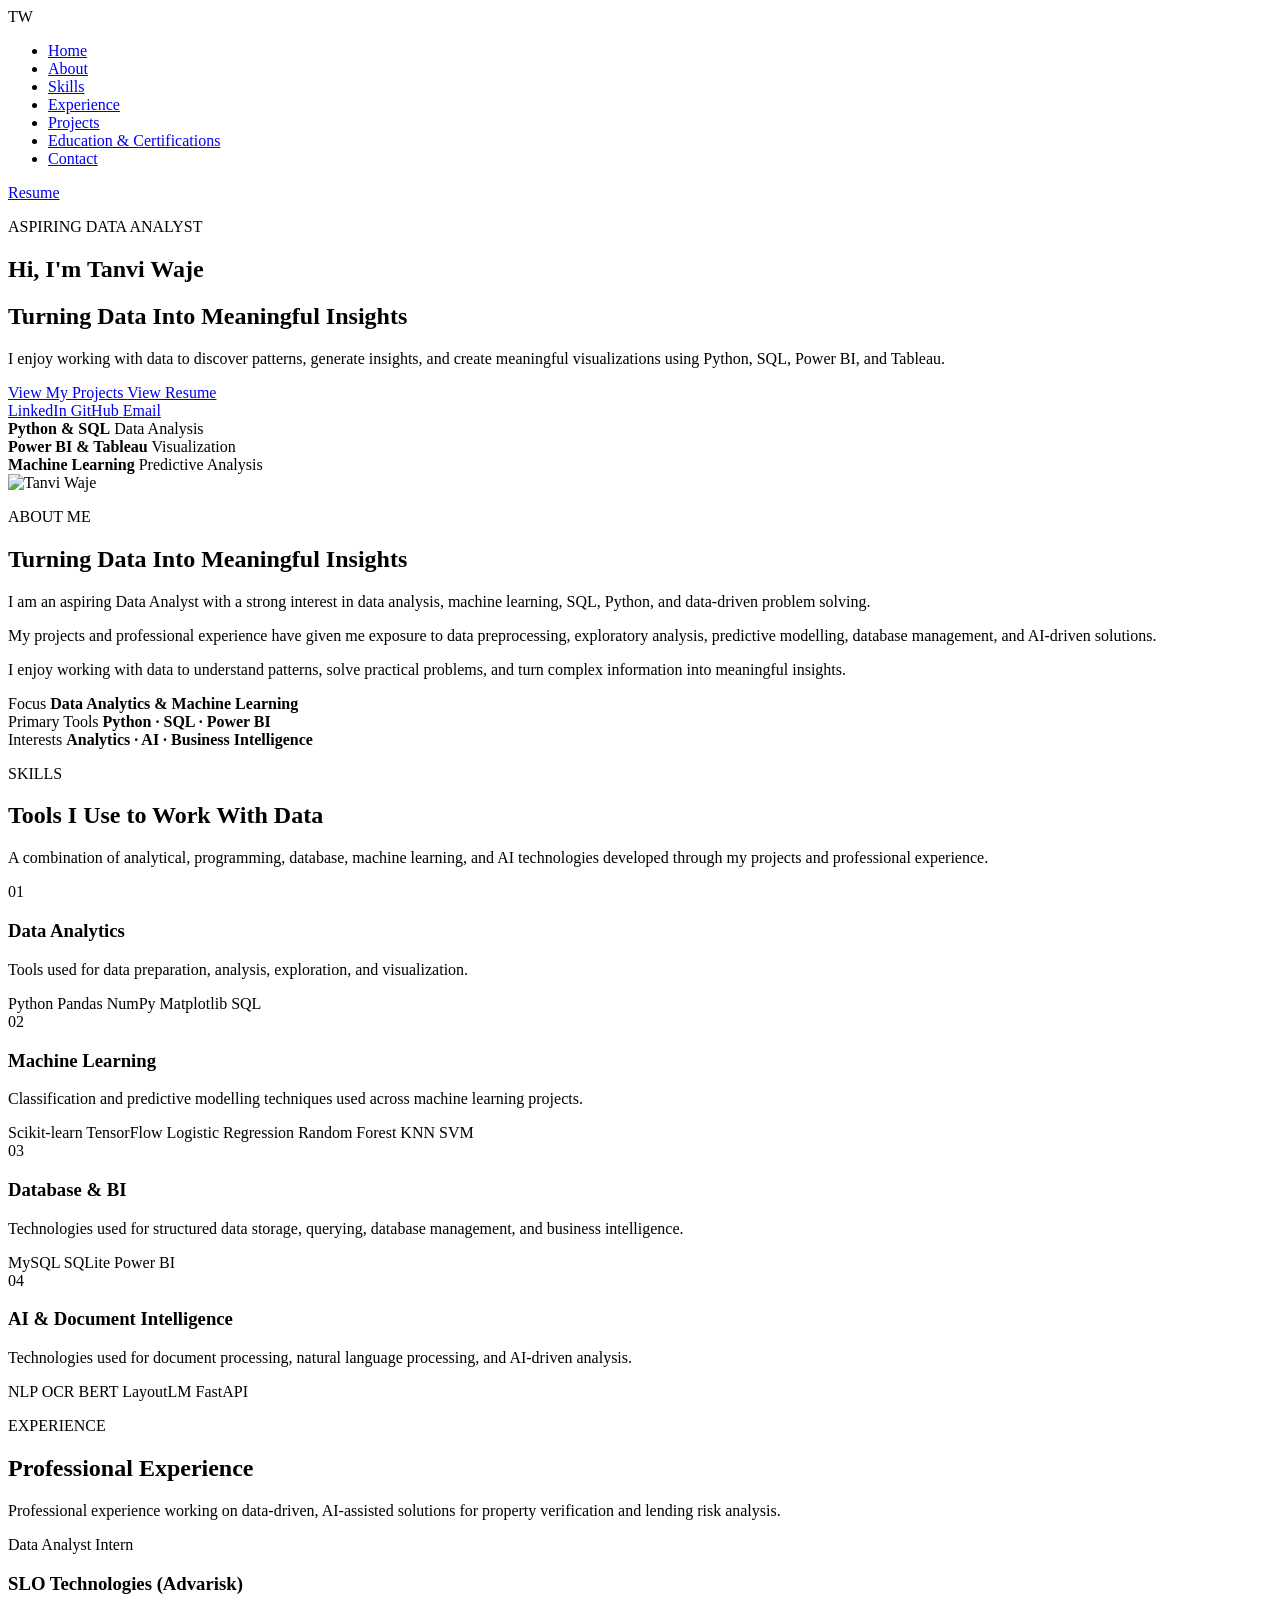
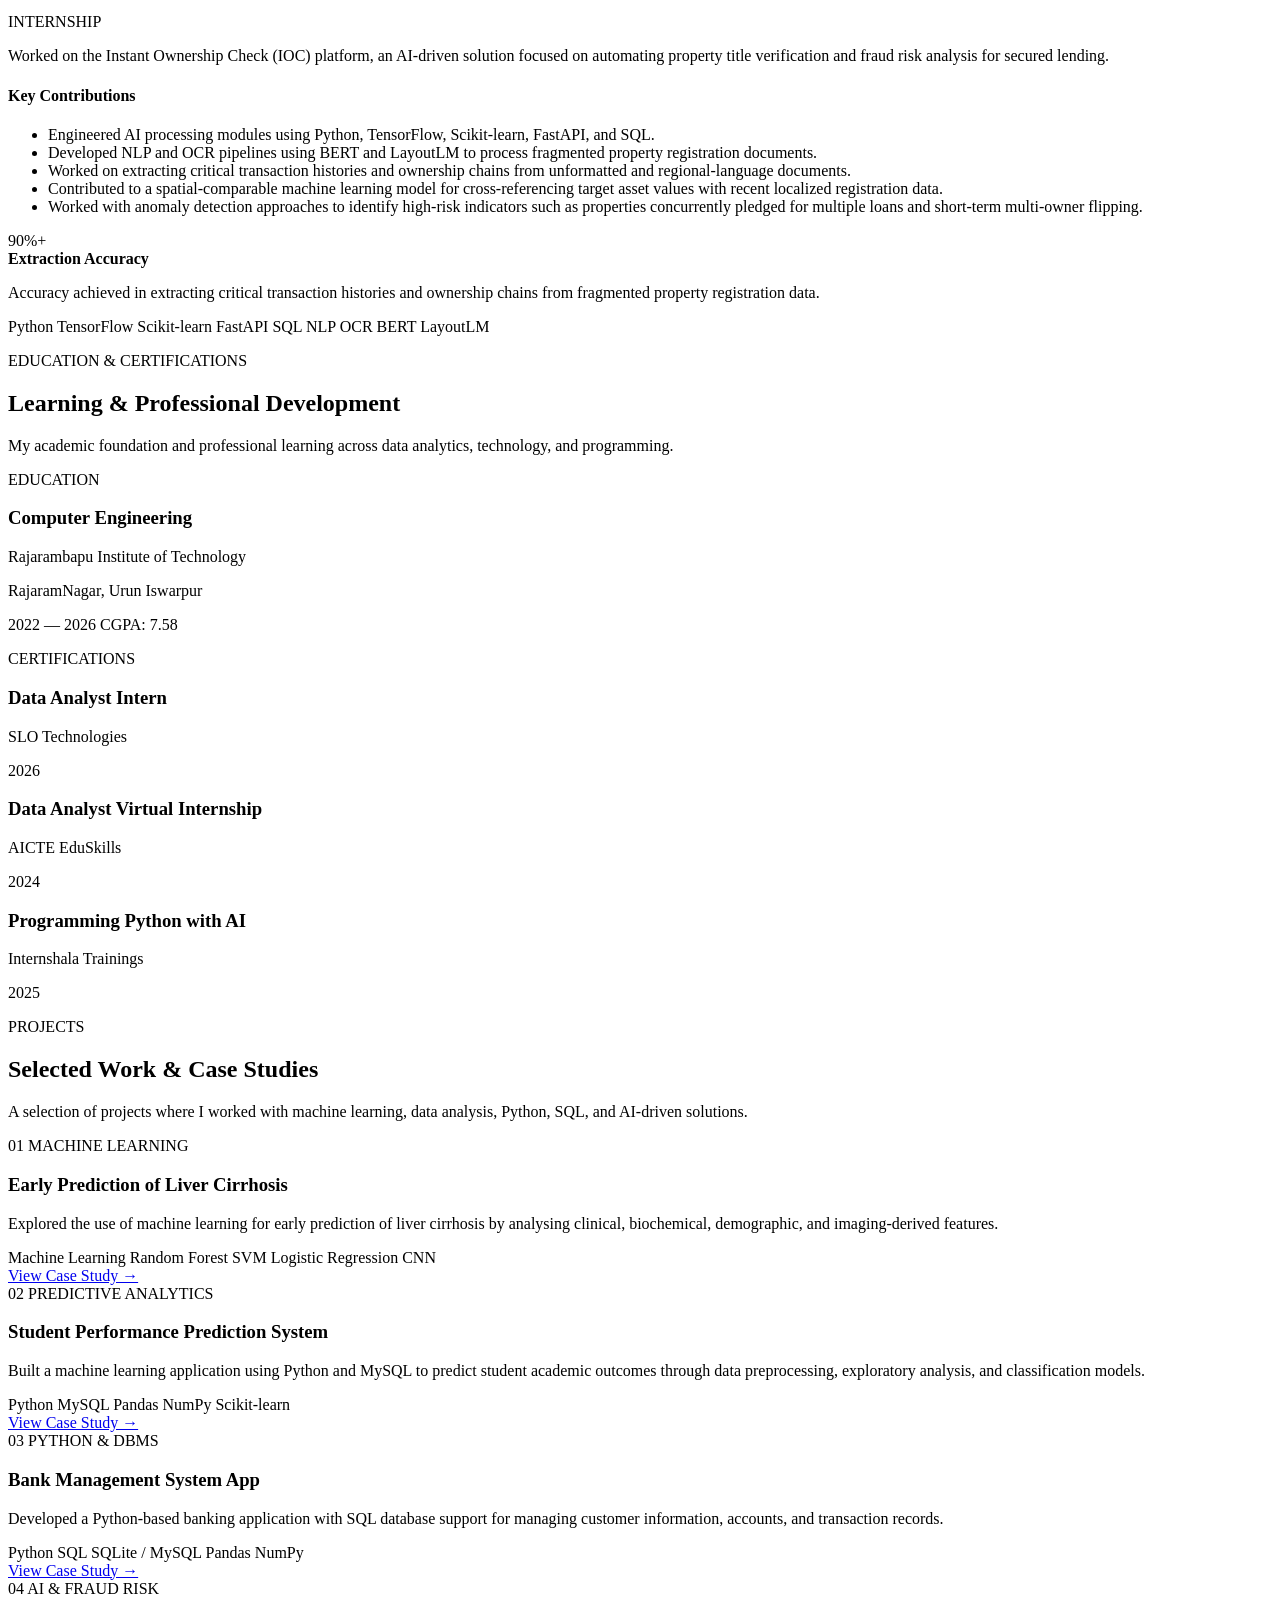
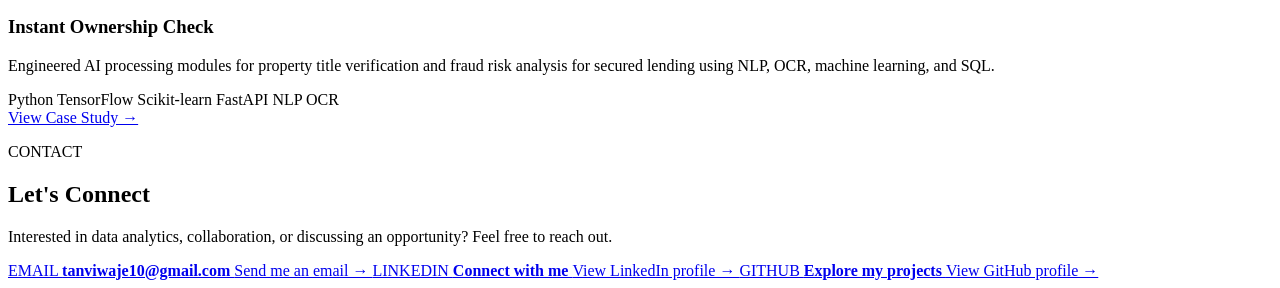
==== index.html @ 498577bf "Add files via upload" ====
<!DOCTYPE html>
<html lang="en">
<head>
    <meta charset="UTF-8">
    <meta name="viewport" content="width=device-width, initial-scale=1.0">
    <title>Tanvi Waje | Aspiring Data Analyst</title>

    <link rel="stylesheet" href="css/style.css">
</head>
<body>
<nav class="navbar">

    <div class="logo">
        TW
    </div>

    <ul class="nav-links">
        <li><a href="#home">Home</a></li>
        <li><a href="#about">About</a></li>
        <li><a href="#skills">Skills</a></li>
        <li><a href="#experience">Experience</a></li>
        <li><a href="#projects">Projects</a></li>
       <li><a href="#education">Education & Certifications</a></li>
        <li><a href="#contact">Contact</a></li>
    </ul>

   <a href="resume/resume.pdf"
   class="resume-btn"
   target="_blank">
    Resume
</a>

</nav>

<section id="home" class="hero">

    <div class="hero-content">

        <p class="hero-label">ASPIRING DATA ANALYST</p>

        <h1>Hi, I'm <span>Tanvi Waje</span></h1>

        <h2>Turning Data Into Meaningful Insights</h2>

        <p class="hero-description">
            I enjoy working with data to discover patterns, generate insights,
            and create meaningful visualizations using Python, SQL, Power BI,
            and Tableau.
        </p>

        <div class="hero-buttons">

    <a href="#projects" class="primary-btn">
        View My Projects
    </a>

    <a href="resume/resume.pdf"
   class="secondary-btn"
   target="_blank"
   rel="noopener noreferrer">
    View Resume
</a>

    </div>

        <div class="social-links">

           <a href="https://www.linkedin.com/in/tanvi-waje-59b90b256/"
   target="_blank"
   rel="noopener noreferrer">
    LinkedIn
</a>
            <a href="https://github.com/tanviwaje"
   target="_blank"
   rel="noopener noreferrer">
    GitHub
</a>
            <a href="mailto:tanviwaje10@gmail.com">Email</a>

        </div>
        <div class="hero-highlights">

    <div class="highlight">
        <strong>Python & SQL</strong>
        <span>Data Analysis</span>
    </div>

    <div class="highlight">
        <strong>Power BI & Tableau</strong>
        <span>Visualization</span>
    </div>

    <div class="highlight">
        <strong>Machine Learning</strong>
        <span>Predictive Analysis</span>
    </div>

</div>

    </div>


    <div class="hero-image">

        <div class="image-border">

            <img src="images/profile.jpg" alt="Tanvi Waje">

        </div>

    </div>

</section>
<!-- =========================================
     ABOUT SECTION
     ========================================= -->

<section id="about" class="about section">

    <div class="section-heading">

        <p class="section-label">
            ABOUT ME
        </p>

        <h2>
            Turning Data Into Meaningful Insights
        </h2>

    </div>


    <div class="about-content">


        <div class="about-main">

            <p>
                I am an aspiring Data Analyst with a strong interest in
                data analysis, machine learning, SQL, Python, and
                data-driven problem solving.
            </p>

            <p>
                My projects and professional experience have given me
                exposure to data preprocessing, exploratory analysis,
                predictive modelling, database management, and
                AI-driven solutions.
            </p>

            <p>
                I enjoy working with data to understand patterns,
                solve practical problems, and turn complex information
                into meaningful insights.
            </p>

        </div>


        <div class="about-details">


            <div class="about-detail">

                <span>Focus</span>

                <strong>
                    Data Analytics & Machine Learning
                </strong>

            </div>


            <div class="about-detail">

                <span>Primary Tools</span>

                <strong>
                    Python · SQL · Power BI
                </strong>

            </div>


            <div class="about-detail">

                <span>Interests</span>

                <strong>
                    Analytics · AI · Business Intelligence
                </strong>

            </div>


        </div>

    </div>

</section>

<!-- =========================================
     SKILLS SECTION
     ========================================= -->

<section id="skills" class="skills section">

    <div class="section-heading">

        <p class="section-label">
            SKILLS
        </p>

        <h2>
            Tools I Use to Work With Data
        </h2>

        <p class="section-intro">
            A combination of analytical, programming, database,
            machine learning, and AI technologies developed through
            my projects and professional experience.
        </p>

    </div>


    <div class="skills-grid">


        <!-- DATA ANALYTICS -->

        <div class="skill-card">

            <div class="skill-card-number">
                01
            </div>

            <h3>
                Data Analytics
            </h3>

            <p>
                Tools used for data preparation, analysis,
                exploration, and visualization.
            </p>

            <div class="skill-tags">

                <span>Python</span>
                <span>Pandas</span>
                <span>NumPy</span>
                <span>Matplotlib</span>
                <span>SQL</span>

            </div>

        </div>


        <!-- MACHINE LEARNING -->

        <div class="skill-card">

            <div class="skill-card-number">
                02
            </div>

            <h3>
                Machine Learning
            </h3>

            <p>
                Classification and predictive modelling techniques
                used across machine learning projects.
            </p>

            <div class="skill-tags">

                <span>Scikit-learn</span>
                <span>TensorFlow</span>
                <span>Logistic Regression</span>
                <span>Random Forest</span>
                <span>KNN</span>
                <span>SVM</span>

            </div>

        </div>


        <!-- DATABASE & BI -->

        <div class="skill-card">

            <div class="skill-card-number">
                03
            </div>

            <h3>
                Database & BI
            </h3>

            <p>
                Technologies used for structured data storage,
                querying, database management, and business intelligence.
            </p>

            <div class="skill-tags">

                <span>MySQL</span>
                <span>SQLite</span>
                <span>Power BI</span>

            </div>

        </div>


        <!-- AI & DOCUMENT INTELLIGENCE -->

        <div class="skill-card">

            <div class="skill-card-number">
                04
            </div>

            <h3>
                AI & Document Intelligence
            </h3>

            <p>
                Technologies used for document processing,
                natural language processing, and AI-driven analysis.
            </p>

            <div class="skill-tags">

                <span>NLP</span>
                <span>OCR</span>
                <span>BERT</span>
                <span>LayoutLM</span>
                <span>FastAPI</span>

            </div>

        </div>


    </div>

</section>

       

<!-- =========================================
     EXPERIENCE SECTION
     ========================================= -->

<section id="experience" class="experience section">

    <div class="section-heading">

        <p class="section-label">
            EXPERIENCE
        </p>

        <h2>
            Professional Experience
        </h2>

        <p class="section-intro">
            Professional experience working on data-driven,
            AI-assisted solutions for property verification
            and lending risk analysis.
        </p>

    </div>


    <div class="experience-item">


        <!-- EXPERIENCE HEADER -->

        <div class="experience-header">

            <div>

                <p class="experience-role">
                    Data Analyst Intern
                </p>

                <h3>
                    SLO Technologies (Advarisk)
                </h3>

            </div>


            <span class="experience-type">
                INTERNSHIP
            </span>

        </div>


        <!-- EXPERIENCE DESCRIPTION -->

        <div class="experience-content">

            <div class="experience-summary">

                <p>
                    Worked on the Instant Ownership Check (IOC)
                    platform, an AI-driven solution focused on
                    automating property title verification and
                    fraud risk analysis for secured lending.
                </p>

            </div>


            <!-- CONTRIBUTIONS -->

            <div class="experience-contributions">

                <h4>
                    Key Contributions
                </h4>


                <ul>

                    <li>
                        Engineered AI processing modules using
                        Python, TensorFlow, Scikit-learn, FastAPI,
                        and SQL.
                    </li>

                    <li>
                        Developed NLP and OCR pipelines using
                        BERT and LayoutLM to process fragmented
                        property registration documents.
                    </li>

                    <li>
                        Worked on extracting critical transaction
                        histories and ownership chains from
                        unformatted and regional-language documents.
                    </li>

                    <li>
                        Contributed to a spatial-comparable machine
                        learning model for cross-referencing target
                        asset values with recent localized
                        registration data.
                    </li>

                    <li>
                        Worked with anomaly detection approaches
                        to identify high-risk indicators such as
                        properties concurrently pledged for multiple
                        loans and short-term multi-owner flipping.
                    </li>

                </ul>

            </div>


            <!-- IMPACT -->

            <div class="experience-impact">

                <div class="impact-number">
                    90%+
                </div>

                <div>

                    <strong>
                        Extraction Accuracy
                    </strong>

                    <p>
                        Accuracy achieved in extracting critical
                        transaction histories and ownership chains
                        from fragmented property registration data.
                    </p>

                </div>

            </div>


            <!-- TECHNOLOGIES -->

            <div class="experience-tech">

                <span>Python</span>
                <span>TensorFlow</span>
                <span>Scikit-learn</span>
                <span>FastAPI</span>
                <span>SQL</span>
                <span>NLP</span>
                <span>OCR</span>
                <span>BERT</span>
                <span>LayoutLM</span>

            </div>


        </div>

    </div>

</section>

<!-- =========================================
     EDUCATION & CERTIFICATIONS
     ========================================= -->

<section id="education" class="education section">

    <div class="section-heading">

        <p class="section-label">
            EDUCATION & CERTIFICATIONS
        </p>

        <h2>
            Learning & Professional Development
        </h2>

        <p class="section-intro">
            My academic foundation and professional learning
            across data analytics, technology, and programming.
        </p>

    </div>


    <div class="education-grid">


        <!-- EDUCATION -->

        <div class="education-card">

            <p class="card-label">
                EDUCATION
            </p>

            <h3>
                Computer Engineering
            </h3>

            <p class="education-institution">
                Rajarambapu Institute of Technology
            </p>

            <p class="education-location">
                RajaramNagar, Urun Iswarpur
            </p>

            <div class="education-bottom">

                <span class="education-date">
                    2022 — 2026
                </span>

                <span class="education-cgpa">
                    CGPA: 7.58
                </span>

            </div>

        </div>


        <!-- CERTIFICATIONS -->

        <div class="education-card certifications-card">

            <p class="card-label">
                CERTIFICATIONS
            </p>


            <!-- CERTIFICATE 1 -->

            <div class="certificate-item">

                <div class="certificate-info">

                    <h3>
                        Data Analyst Intern
                    </h3>

                    <p class="education-institution">
                        SLO Technologies
                    </p>

                    <span class="education-date">
                        2026
                    </span>

                </div>

            </div>


            <!-- CERTIFICATE 2 -->

            <div class="certificate-item">

                <div class="certificate-info">

                    <h3>
                        Data Analyst Virtual Internship
                    </h3>

                    <p class="education-institution">
                        AICTE EduSkills
                    </p>

                    <span class="education-date">
                        2024
                    </span>

                </div>

            </div>


            <!-- CERTIFICATE 3 -->

            <div class="certificate-item">

                <div class="certificate-info">

                    <h3>
                        Programming Python with AI
                    </h3>

                    <p class="education-institution">
                        Internshala Trainings
                    </p>

                    <span class="education-date">
                        2025
                    </span>

                </div>

            </div>


        </div>

    </div>

</section>
<!-- =========================================
     PROJECTS SECTION
     ========================================= -->

<section id="projects" class="projects section">

    <div class="section-heading">

        <p class="section-label">PROJECTS</p>

        <h2>Selected Work & Case Studies</h2>

        <p class="section-intro">
            A selection of projects where I worked with machine learning,
            data analysis, Python, SQL, and AI-driven solutions.
        </p>

    </div>


    <div class="projects-grid">


        <!-- PROJECT 1 -->

        <article class="project-card featured-project">

            <div class="project-top">

                <span class="project-number">01</span>

                <span class="project-type">
                    MACHINE LEARNING
                </span>

            </div>

            <h3>
                Early Prediction of Liver Cirrhosis
            </h3>

            <p>
                Explored the use of machine learning for early prediction
                of liver cirrhosis by analysing clinical, biochemical,
                demographic, and imaging-derived features.
            </p>

            <div class="project-tags">

                <span>Machine Learning</span>
                <span>Random Forest</span>
                <span>SVM</span>
                <span>Logistic Regression</span>
                <span>CNN</span>

            </div>

            <a href="projects/liver-cirrhosis.html" class="project-link">
                View Case Study →
            </a>

        </article>


        <!-- PROJECT 2 -->

        <article class="project-card">

            <div class="project-top">

                <span class="project-number">02</span>

                <span class="project-type">
                    PREDICTIVE ANALYTICS
                </span>

            </div>

            <h3>
                Student Performance Prediction System
            </h3>

            <p>
                Built a machine learning application using Python and
                MySQL to predict student academic outcomes through
                data preprocessing, exploratory analysis, and
                classification models.
            </p>

            <div class="project-tags">

                <span>Python</span>
                <span>MySQL</span>
                <span>Pandas</span>
                <span>NumPy</span>
                <span>Scikit-learn</span>

            </div>

            <a href="projects/student-performance.html" class="project-link">
                View Case Study →
            </a>

        </article>


        <!-- PROJECT 3 -->

        <article class="project-card">

            <div class="project-top">

                <span class="project-number">03</span>

                <span class="project-type">
                    PYTHON & DBMS
                </span>

            </div>

            <h3>
                Bank Management System App
            </h3>

            <p>
                Developed a Python-based banking application with SQL
                database support for managing customer information,
                accounts, and transaction records.
            </p>

            <div class="project-tags">

                <span>Python</span>
                <span>SQL</span>
                <span>SQLite / MySQL</span>
                <span>Pandas</span>
                <span>NumPy</span>

            </div>

            <a href="projects/bank-management.html" class="project-link">
                View Case Study →
            </a>

        </article>


        <!-- PROJECT 4 -->

        <article class="project-card">

            <div class="project-top">

                <span class="project-number">04</span>

                <span class="project-type">
                    AI & FRAUD RISK
                </span>

            </div>

            <h3>
                Instant Ownership Check
            </h3>

            <p>
                Engineered AI processing modules for property title
                verification and fraud risk analysis for secured
                lending using NLP, OCR, machine learning, and SQL.
            </p>

            <div class="project-tags">

                <span>Python</span>
                <span>TensorFlow</span>
                <span>Scikit-learn</span>
                <span>FastAPI</span>
                <span>NLP</span>
                <span>OCR</span>

            </div>

            <a href="projects/ioc.html" class="project-link">
                View Case Study →
            </a>

        </article>


    </div>

</section>
<!-- =========================================
     CONTACT SECTION
     ========================================= -->

<section id="contact" class="contact section">

    <div class="section-heading">

        <p class="section-label">
            CONTACT
        </p>

        <h2>
            Let's Connect
        </h2>

        <p class="section-intro">
            Interested in data analytics, collaboration,
            or discussing an opportunity? Feel free to reach out.
        </p>

    </div>


    <div class="contact-content">


        <!-- EMAIL -->

        <a href="mailto:tanviwaje10@gmail.com"
           class="contact-card">

            <span class="contact-label">
                EMAIL
            </span>

            <strong>
                tanviwaje10@gmail.com
            </strong>

            <span class="contact-action">
                Send me an email →
            </span>

        </a>


        <!-- LINKEDIN -->

        <a href="https://www.linkedin.com/in/tanvi-waje-59b90b256/"
           target="_blank"
           rel="noopener noreferrer"
           class="contact-card">

            <span class="contact-label">
                LINKEDIN
            </span>

            <strong>
                Connect with me
            </strong>

            <span class="contact-action">
                View LinkedIn profile →
            </span>

        </a>


        <!-- GITHUB -->

        <a href="https://github.com/tanviwaje"
           target="_blank"
           rel="noopener noreferrer"
           class="contact-card">

            <span class="contact-label">
                GITHUB
            </span>

            <strong>
                Explore my projects
            </strong>

            <span class="contact-action">
                View GitHub profile →
            </span>

        </a>


    </div>

</section>
</body>
</html>
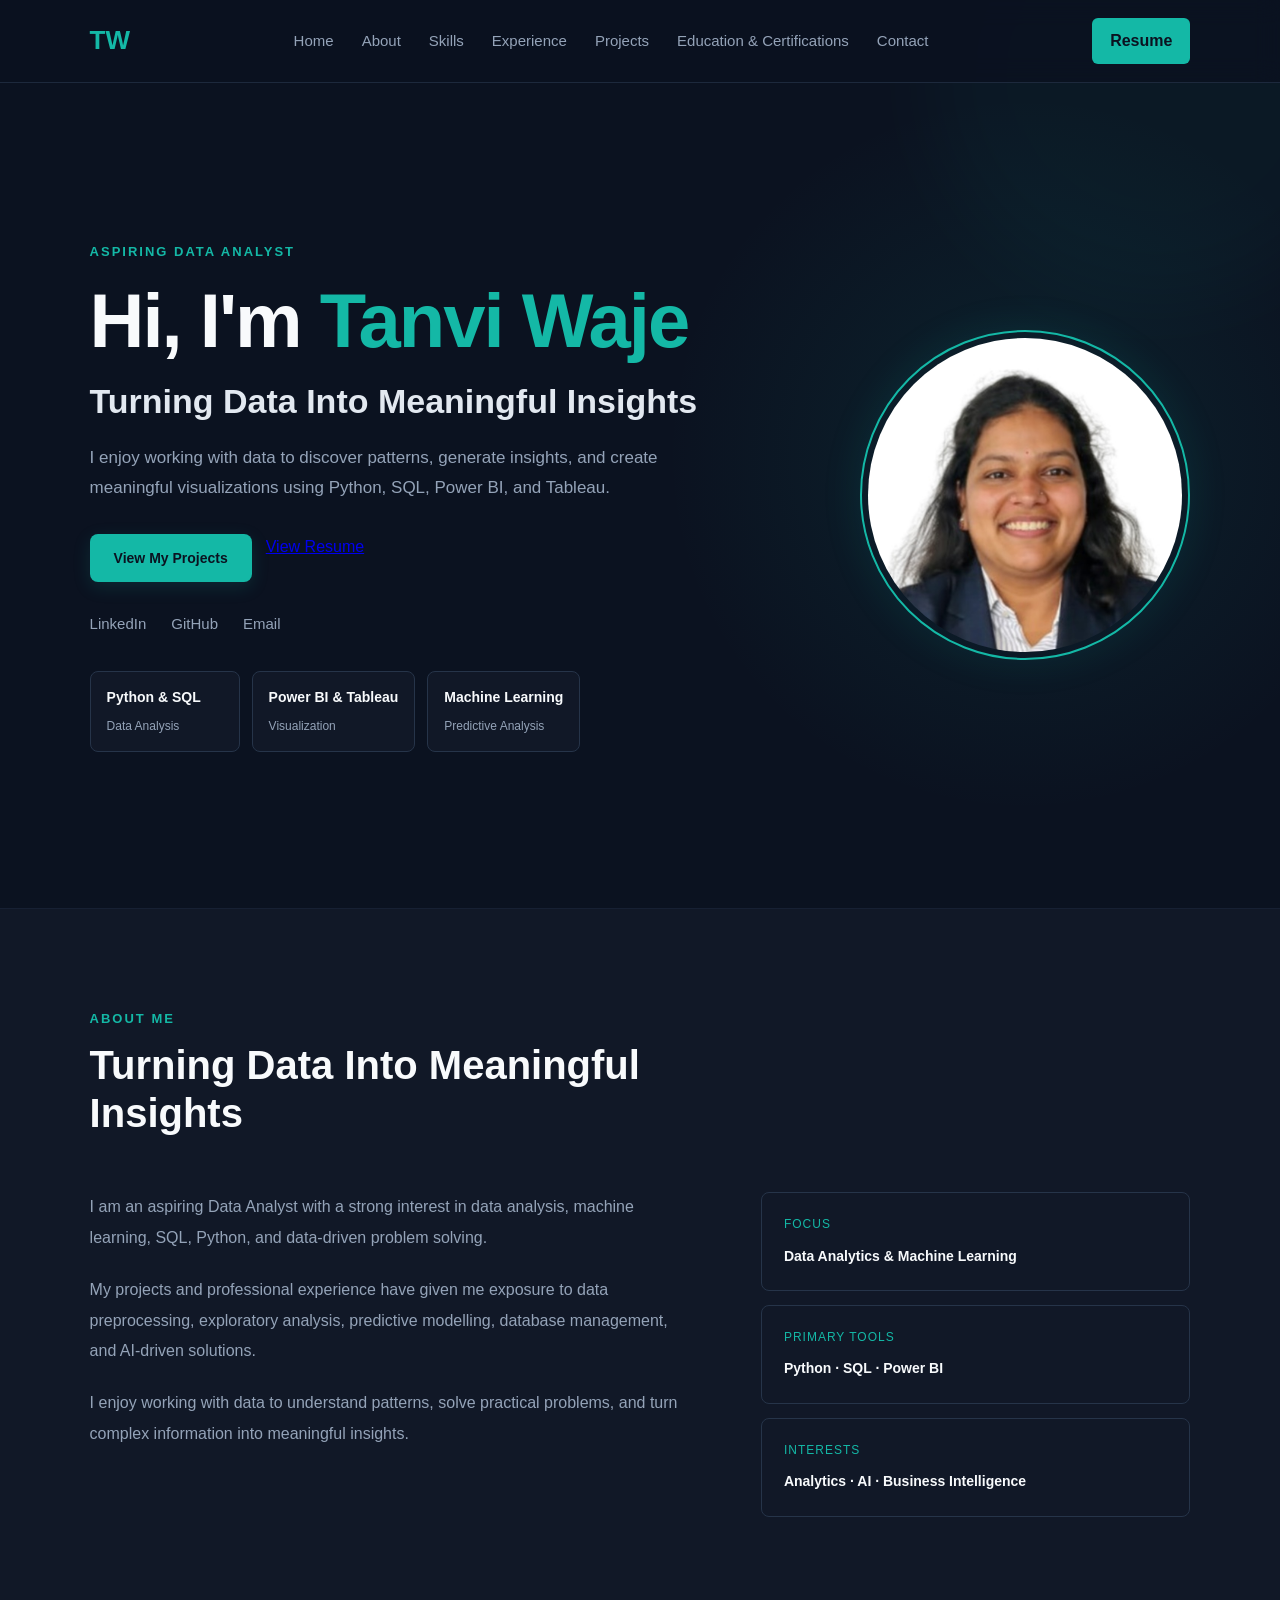
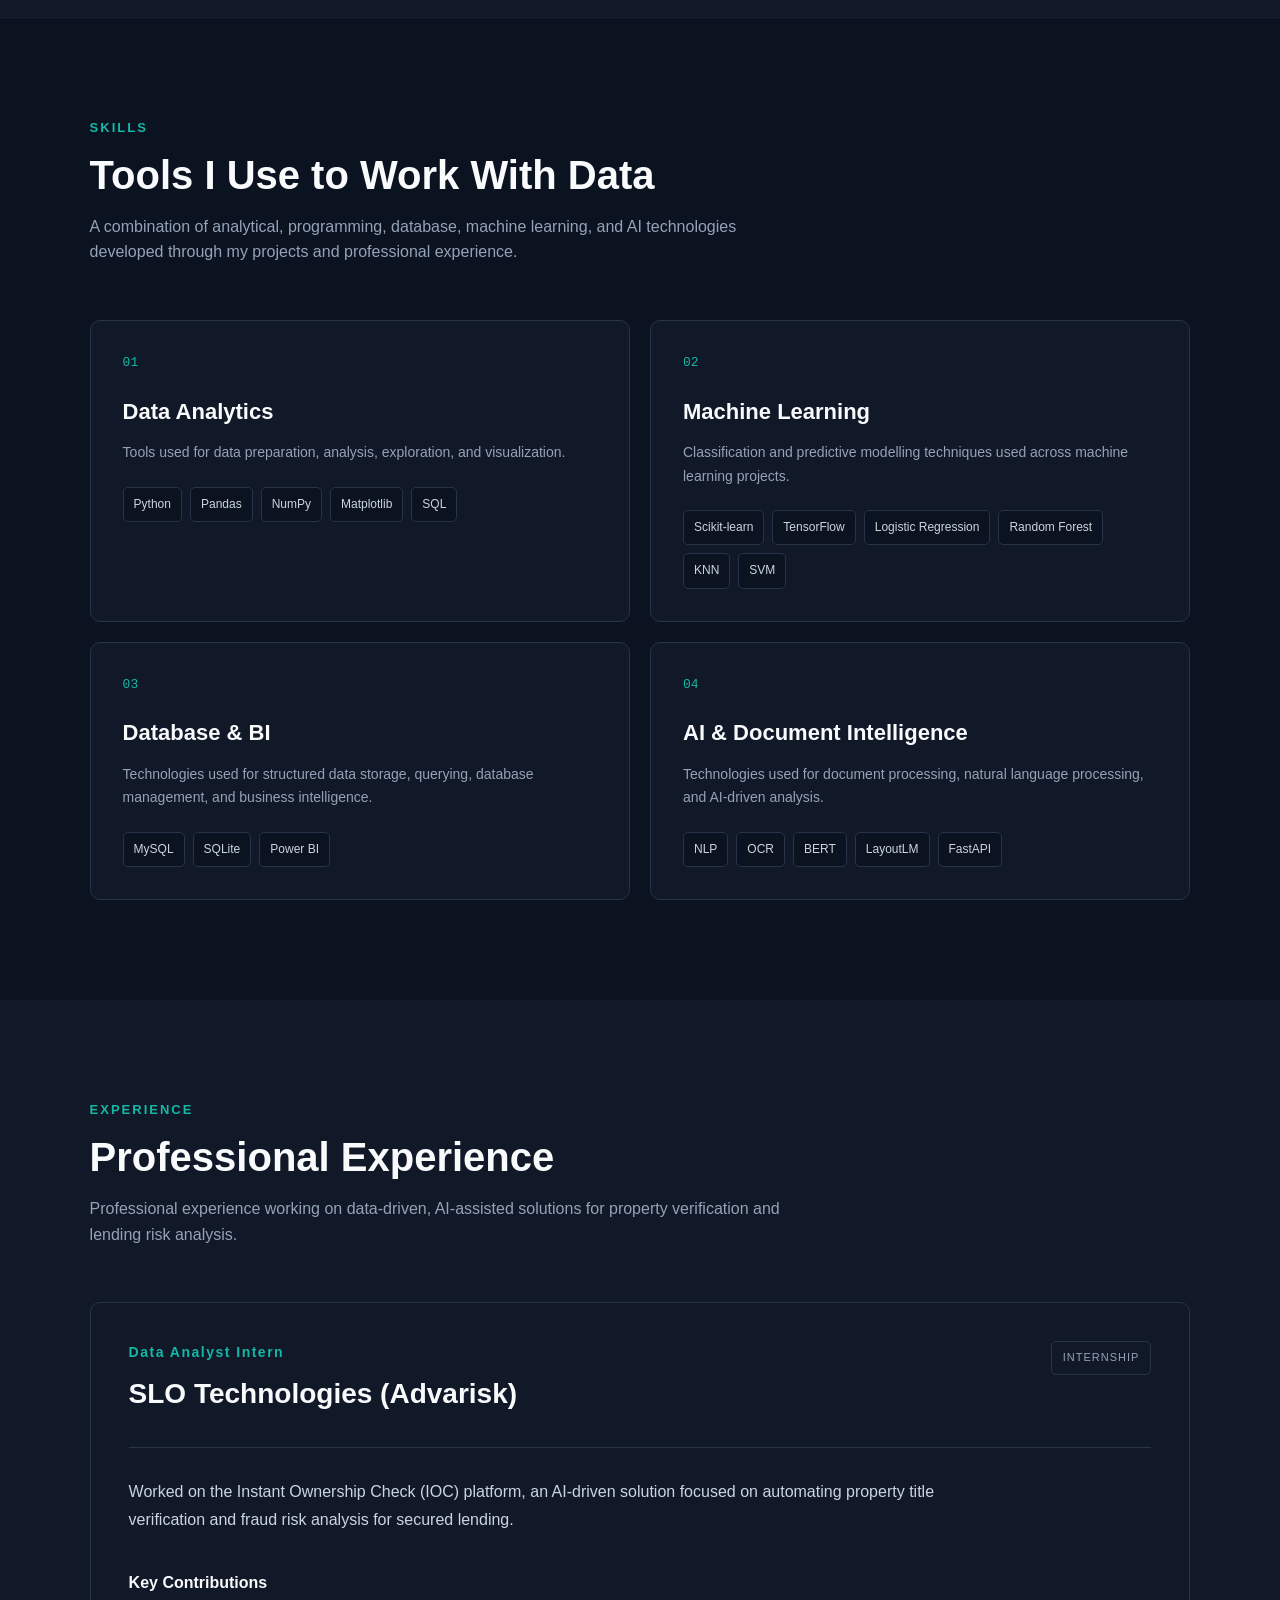
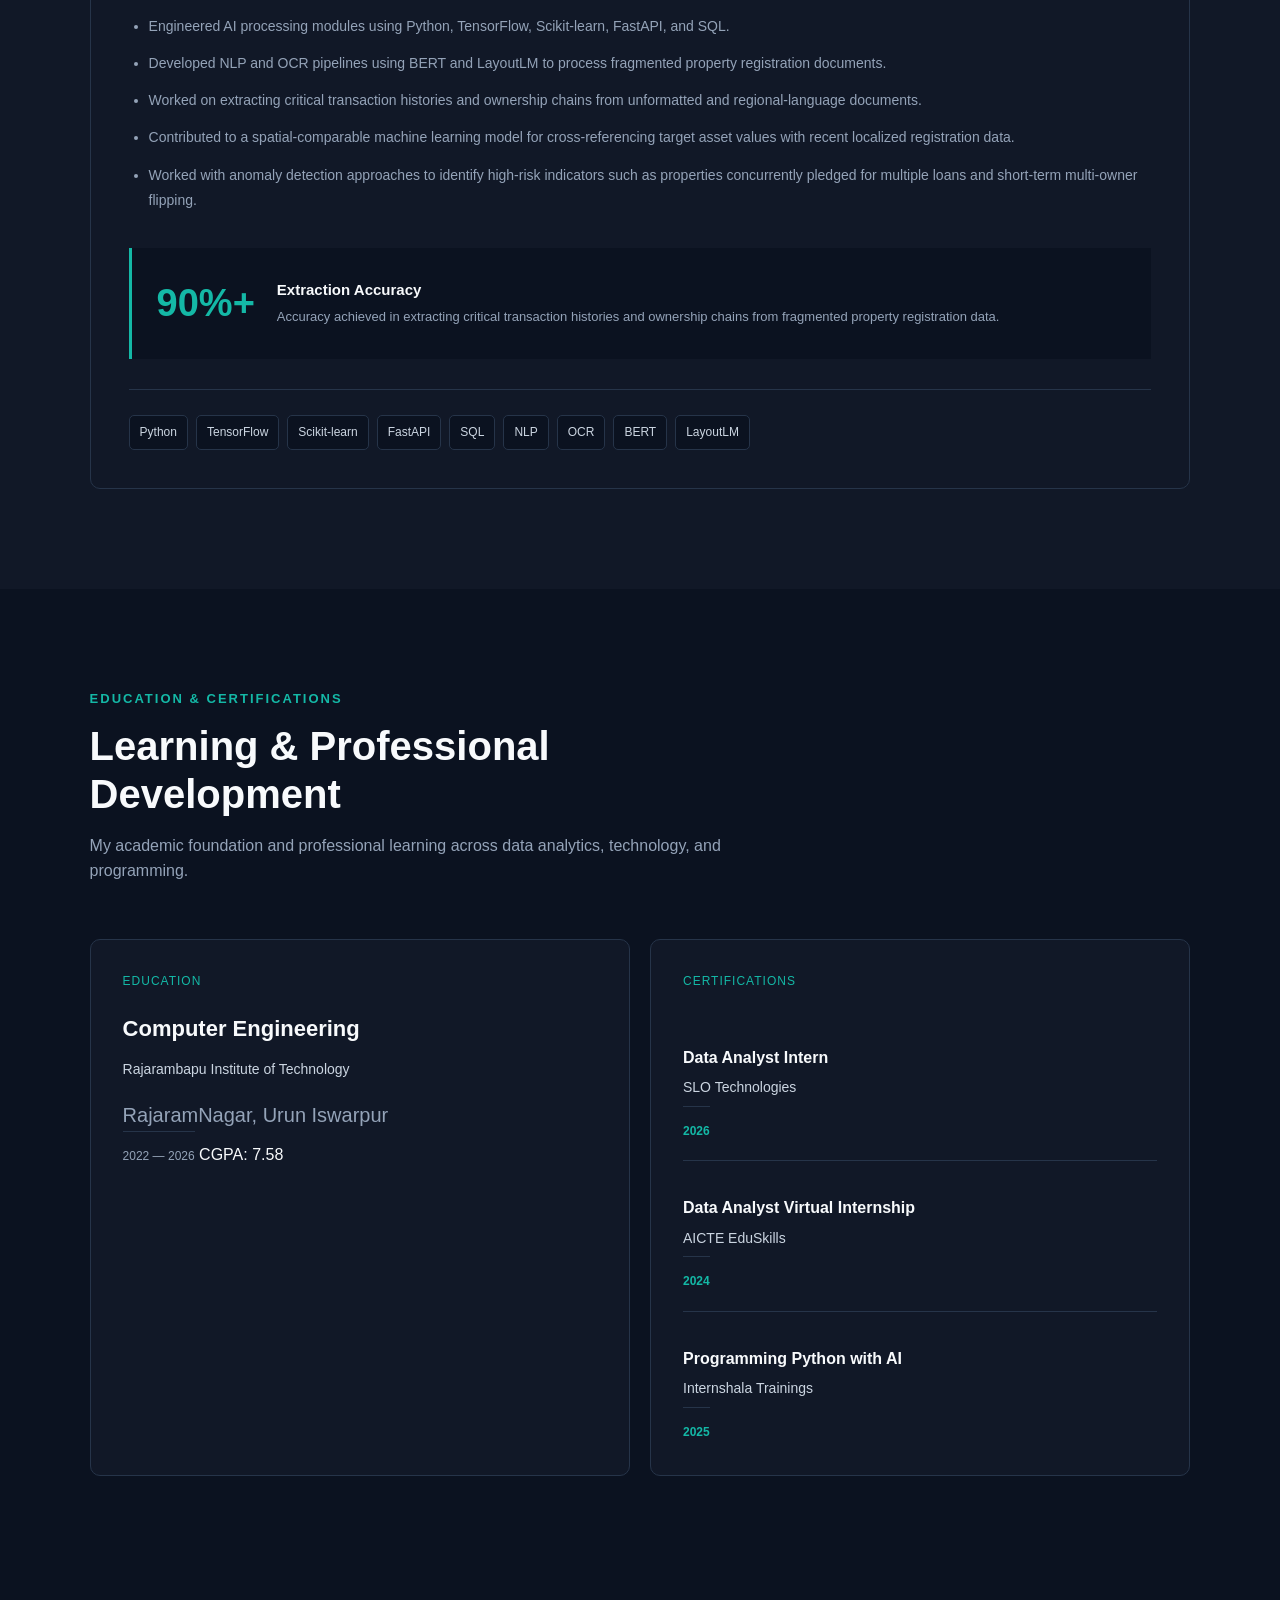
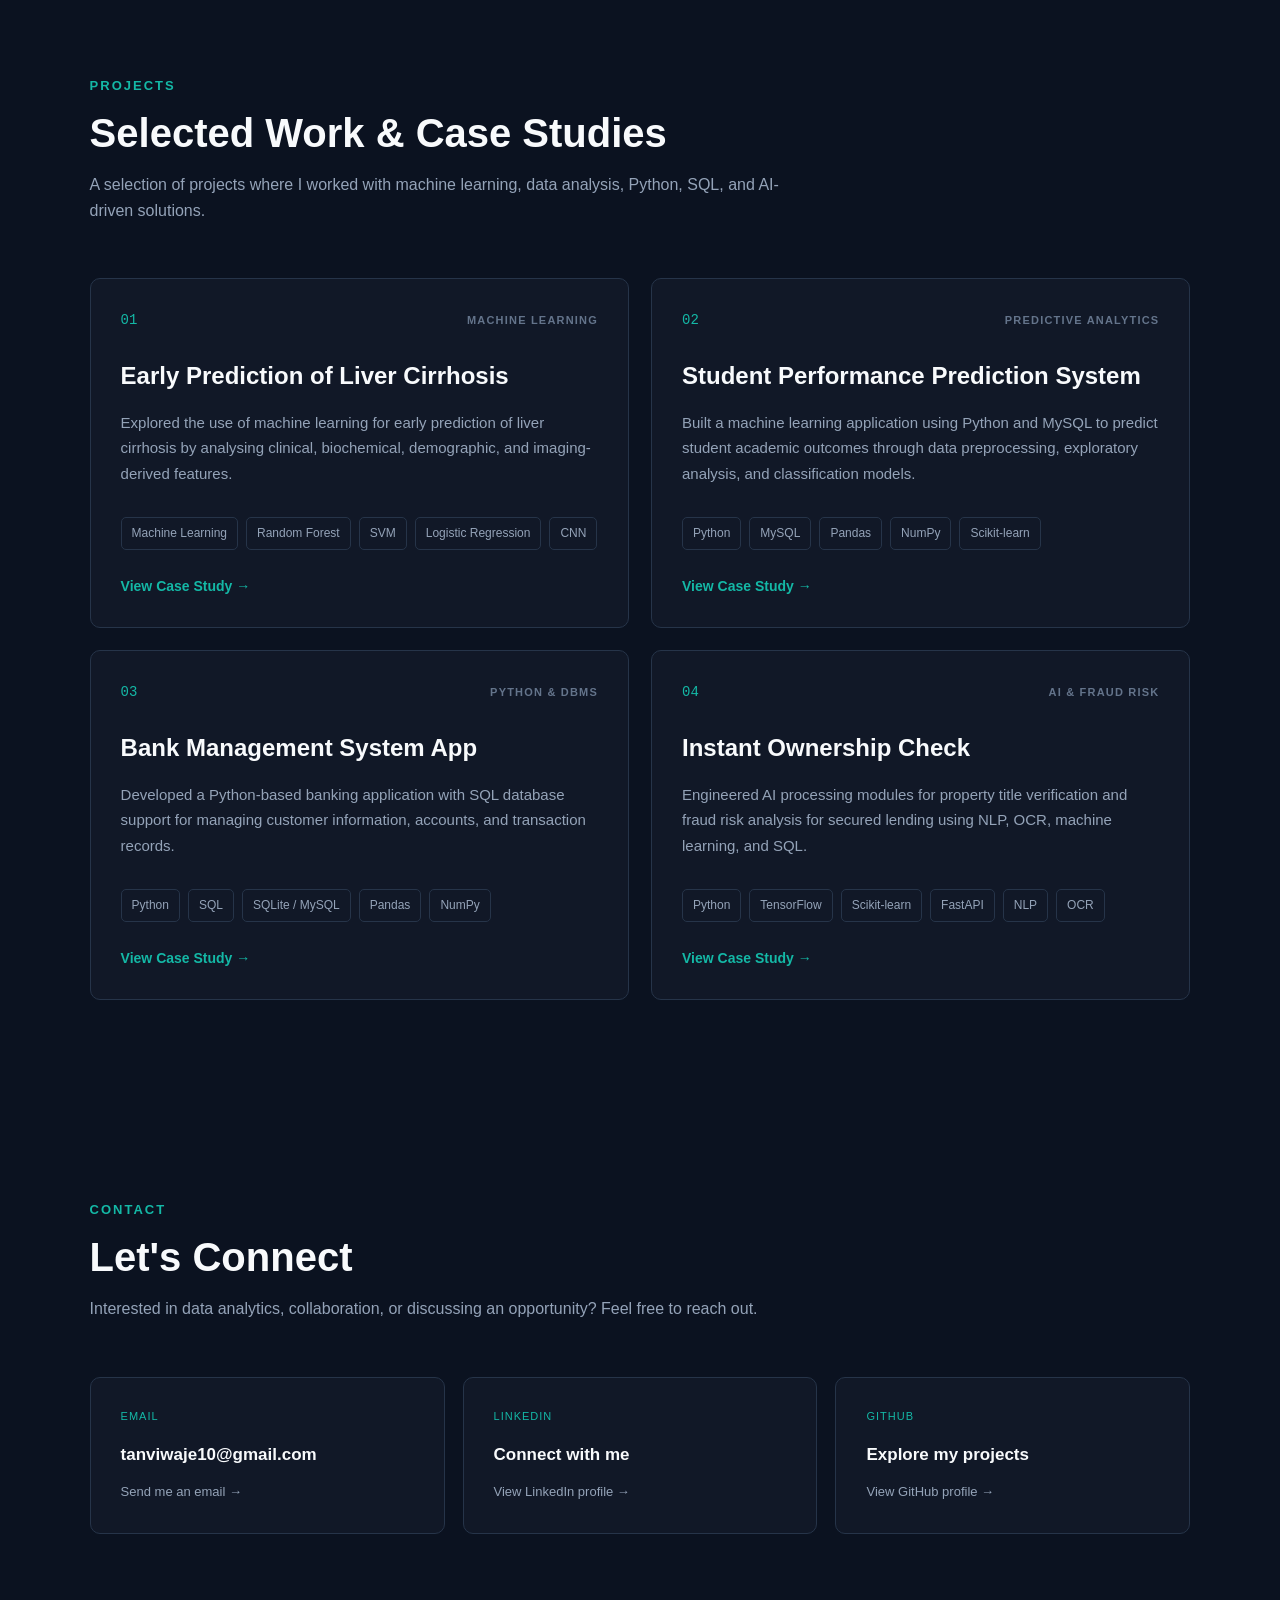
==== commit 5254961f: "Change greeting from 'Hello' to 'Goodbye'" ====
--- a/index.html
+++ b/index.html
@@ -5,7 +5,7 @@
     <meta name="viewport" content="width=device-width, initial-scale=1.0">
     <title>Tanvi Waje | Aspiring Data Analyst</title>
 
-    <link rel="stylesheet" href="css/style.css">
+   <link rel="stylesheet" href="style.css">
 </head>
 <body>
 <nav class="navbar">
@@ -54,13 +54,11 @@
         View My Projects
     </a>
 
-    <a href="resume/resume.pdf"
-   class="secondary-btn"
-   target="_blank"
-   rel="noopener noreferrer">
+   <a href="resume.pdf"
+   class="btn btn-secondary"
+   target="_blank">
     View Resume
 </a>
-
     </div>
 
         <div class="social-links">
@@ -104,7 +102,7 @@
 
         <div class="image-border">
 
-            <img src="images/profile.jpg" alt="Tanvi Waje">
+          <img src="profile.jpg" alt="Tanvi Waje">
 
         </div>
 
@@ -718,7 +716,7 @@
 
             </div>
 
-            <a href="projects/liver-cirrhosis.html" class="project-link">
+            <a href="liver-cirrhosis.html" class="project-link">
                 View Case Study →
             </a>
 
@@ -760,7 +758,7 @@
 
             </div>
 
-            <a href="projects/student-performance.html" class="project-link">
+            <a href="student-performance.html" class="project-link">
                 View Case Study →
             </a>
 
@@ -801,7 +799,7 @@
 
             </div>
 
-            <a href="projects/bank-management.html" class="project-link">
+            <a href="bank-management.html" class="project-link">
                 View Case Study →
             </a>
 
@@ -843,7 +841,7 @@
 
             </div>
 
-            <a href="projects/ioc.html" class="project-link">
+            <a href="ioc.html" class="project-link">
                 View Case Study →
             </a>
 
--- a/style.css
+++ b/style.css
@@ -0,0 +1,1308 @@
+/* =========================================
+   GLOBAL SETTINGS
+   ========================================= */
+
+* {
+    margin: 0;
+    padding: 0;
+    box-sizing: border-box;
+}
+
+html {
+    scroll-behavior: smooth;
+}
+
+body {
+    background-color: #0B1220;
+    color: #F8FAFC;
+    font-family: Arial, sans-serif;
+    line-height: 1.6;
+}
+h1 {
+    font-size: 48px;
+    color: #F8FAFC;
+    margin-bottom: 10px;
+}
+
+p {
+    font-size: 20px;
+    color: #94A3B8;
+}
+/* =========================================
+   NAVIGATION BAR
+   ========================================= */
+
+.navbar {
+    width: 100%;
+    padding: 18px 7%;
+    display: flex;
+    align-items: center;
+    justify-content: space-between;
+
+    background-color: rgba(11, 18, 32, 0.92);
+    backdrop-filter: blur(12px);
+    -webkit-backdrop-filter: blur(12px);
+
+    border-bottom: 1px solid rgba(38, 52, 73, 0.7);
+
+    position: sticky;
+    top: 0;
+    z-index: 1000;
+}
+
+.logo {
+    font-size: 26px;
+    font-weight: bold;
+    color: #14B8A6;
+}
+
+.nav-links {
+    display: flex;
+    list-style: none;
+    gap: 28px;
+}
+
+.nav-links a {
+    text-decoration: none;
+    color: #94A3B8;
+    font-size: 15px;
+    transition: 0.3s;
+}
+
+.nav-links a:hover {
+    color: #14B8A6;
+}
+
+.resume-btn {
+    text-decoration: none;
+    color: #0B1220;
+    background-color: #14B8A6;
+    padding: 10px 18px;
+    border-radius: 6px;
+    font-weight: 600;
+    transition: 0.3s;
+}
+
+.resume-btn:hover {
+    background-color: #2DD4BF;
+}
+
+/* =========================================
+   HERO SECTION
+   ========================================= */
+
+.hero {
+    min-height: calc(100vh - 75px);
+
+    padding: 90px 7%;
+
+    display: flex;
+    align-items: center;
+    justify-content: space-between;
+
+    gap: 70px;
+
+    background:
+        radial-gradient(
+            circle at 80% 45%,
+            rgba(20, 184, 166, 0.10),
+            transparent 32%
+        ),
+        #0B1220;
+}
+
+.hero::before {
+    content: "";
+    position: absolute;
+    width: 450px;
+    height: 450px;
+    background-color: #14B8A6;
+    opacity: 0.04;
+    border-radius: 50%;
+    top: -150px;
+    right: -100px;
+    filter: blur(40px);
+}
+
+.hero-content {
+    max-width: 700px;
+}
+
+.hero-label {
+    display: inline-block;
+
+    margin-bottom: 18px;
+
+    color: #14B8A6;
+
+    font-size: 13px;
+    font-weight: 700;
+
+    letter-spacing: 2px;
+    text-transform: uppercase;
+}
+
+.hero h1 {
+    margin: 0 0 18px;
+
+    color: #F8FAFC;
+
+    font-size: clamp(48px, 6vw, 76px);
+    font-weight: 700;
+
+    line-height: 1.05;
+    letter-spacing: -2px;
+}
+
+.hero h1 span {
+    color: #14B8A6;
+}
+
+.hero h2 {
+    margin-bottom: 20px;
+
+    color: #E2E8F0;
+
+    font-size: clamp(24px, 3vw, 34px);
+    font-weight: 600;
+
+    line-height: 1.3;
+}
+
+.hero-description {
+    max-width: 650px;
+
+    margin-bottom: 30px;
+
+    color: #94A3B8;
+
+    font-size: 17px;
+    line-height: 1.8;
+}
+
+.hero-buttons {
+    display: flex;
+
+    gap: 14px;
+
+    margin-bottom: 30px;
+
+    flex-wrap: wrap;
+}
+
+.primary-btn,
+.secondary-btn {
+    display: inline-flex;
+    align-items: center;
+    justify-content: center;
+
+    padding: 13px 24px;
+
+    border-radius: 8px;
+
+    text-decoration: none;
+
+    font-size: 14px;
+    font-weight: 600;
+
+    transition: all 0.3s ease;
+}
+.primary-btn {
+    background-color: #14B8A6;
+    color: #0B1220;
+
+    box-shadow: 0 5px 18px rgba(20, 184, 166, 0.15);
+}
+.primary-btn:hover {
+    background-color: #2DD4BF;
+
+    transform: translateY(-3px);
+
+    box-shadow: 0 8px 24px rgba(20, 184, 166, 0.25);
+}
+
+.secondary-btn {
+    border: 1px solid #263449;
+
+    color: #F8FAFC;
+
+    background-color: #111827;
+
+    box-shadow: 0 4px 14px rgba(0, 0, 0, 0.12);
+}
+
+.secondary-btn:hover {
+    border-color: #14B8A6;
+
+    color: #14B8A6;
+
+    transform: translateY(-3px);
+
+    box-shadow: 0 7px 20px rgba(20, 184, 166, 0.10);
+}
+
+.social-links {
+    display: flex;
+    gap: 25px;
+}
+
+.social-links a {
+    color: #94A3B8;
+    text-decoration: none;
+    font-size: 15px;
+    transition: 0.3s;
+}
+
+.social-links a:hover {
+    color: #14B8A6;
+}
+
+
+/* =========================================
+   HERO PROFILE IMAGE
+   ========================================= */
+
+.hero-image {
+    display: flex;
+    justify-content: center;
+    align-items: center;
+}
+
+.image-border {
+    width: 330px;
+    height: 330px;
+    border-radius: 50%;
+    padding: 6px;
+    border: 2px solid #14B8A6;
+    display: flex;
+    justify-content: center;
+    align-items: center;
+    box-shadow: 0 0 40px rgba(20, 184, 166, 0.12);
+}
+
+.image-border img {
+    width: 100%;
+    height: 100%;
+    object-fit: cover;
+    border-radius: 50%;
+}
+
+/* =========================================
+   HERO HIGHLIGHTS
+   ========================================= */
+
+.hero-highlights {
+    display: flex;
+    gap: 12px;
+    margin-top: 35px;
+    flex-wrap: wrap;
+}
+
+.highlight {
+    min-width: 150px;
+    padding: 14px 16px;
+    background-color: #111827;
+    border: 1px solid #263449;
+    border-radius: 8px;
+    transition: 0.3s;
+}
+
+.highlight:hover {
+    border-color: #14B8A6;
+    transform: translateY(-3px);
+}
+
+.highlight strong {
+    display: block;
+    color: #F8FAFC;
+    font-size: 14px;
+    margin-bottom: 3px;
+}
+
+.highlight span {
+    color: #94A3B8;
+    font-size: 12px;
+}
+/* =========================================
+   GENERAL SECTION SETTINGS
+   ========================================= */
+
+.section {
+    padding: 100px 7%;
+}
+
+.section-heading {
+    max-width: 700px;
+    margin-bottom: 55px;
+}
+
+.section-label {
+    color: #14B8A6;
+    font-size: 13px;
+    font-weight: 700;
+    letter-spacing: 2px;
+    margin-bottom: 12px;
+}
+
+.section-heading h2 {
+    font-size: 40px;
+    line-height: 1.2;
+    color: #F8FAFC;
+    margin-bottom: 15px;
+}
+
+.section-intro {
+    color: #94A3B8;
+    font-size: 16px;
+}
+
+
+/* =========================================
+   ABOUT SECTION
+   ========================================= */
+
+.about {
+    background-color: #111827;
+    border-top: 1px solid #172033;
+    border-bottom: 1px solid #172033;
+}
+
+.about-content {
+    display: grid;
+    grid-template-columns: 1.2fr 0.8fr;
+    gap: 70px;
+    align-items: start;
+}
+
+.about-text p {
+    color: #94A3B8;
+    font-size: 17px;
+    margin-bottom: 22px;
+    line-height: 1.8;
+}
+
+.about-cards {
+    display: grid;
+    gap: 18px;
+}
+
+.about-card {
+    background-color: #0B1220;
+    border: 1px solid #263449;
+    border-radius: 10px;
+    padding: 25px;
+    transition: 0.3s;
+}
+
+.about-card:hover {
+    border-color: #14B8A6;
+    transform: translateY(-4px);
+}
+
+.card-number {
+    color: #14B8A6;
+    font-family: monospace;
+    font-size: 13px;
+}
+
+.about-card h3 {
+    color: #F8FAFC;
+    font-size: 21px;
+    margin: 12px 0 8px;
+}
+
+.about-card p {
+    color: #F8FAFC;
+    font-size: 15px;
+    margin-bottom: 5px;
+}
+
+.about-card small {
+    color: #94A3B8;
+    font-size: 13px;
+}
+
+/* =========================================
+   SKILLS SECTION
+   ========================================= */
+
+.skills {
+    background-color: #0B1220;
+}
+
+.skills-grid {
+    display: grid;
+    grid-template-columns: repeat(2, 1fr);
+    gap: 22px;
+}
+
+.skill-card {
+    background-color: #111827;
+    border: 1px solid #263449;
+    border-radius: 10px;
+    padding: 30px;
+    transition: 0.3s ease;
+}
+
+.skill-card:hover {
+    border-color: #14B8A6;
+    transform: translateY(-5px);
+}
+
+.skill-icon {
+    width: 42px;
+    height: 42px;
+    display: flex;
+    align-items: center;
+    justify-content: center;
+    border: 1px solid #14B8A6;
+    border-radius: 8px;
+    color: #14B8A6;
+    font-family: monospace;
+    font-size: 13px;
+    margin-bottom: 20px;
+}
+
+.skill-card h3 {
+    color: #F8FAFC;
+    font-size: 22px;
+    margin-bottom: 12px;
+}
+
+.skill-card p {
+    color: #94A3B8;
+    font-size: 15px;
+    line-height: 1.7;
+    margin-bottom: 22px;
+}
+
+.skill-tags {
+    display: flex;
+    flex-wrap: wrap;
+    gap: 8px;
+}
+
+.skill-tags span {
+    padding: 6px 10px;
+    background-color: #0B1220;
+    border: 1px solid #263449;
+    border-radius: 5px;
+    color: #94A3B8;
+    font-size: 12px;
+    transition: 0.3s;
+}
+
+.skill-tags span:hover {
+    color: #14B8A6;
+    border-color: #14B8A6;
+}
+
+/* =========================================
+   EXPERIENCE SECTION
+   ========================================= */
+
+.experience {
+    background-color: #111827;
+}
+
+.experience-timeline {
+    position: relative;
+    max-width: 900px;
+    margin: 0 auto;
+    padding-left: 35px;
+}
+
+.timeline-line {
+    position: absolute;
+    left: 7px;
+    top: 5px;
+    bottom: 5px;
+    width: 1px;
+    background-color: #263449;
+}
+
+.experience-item {
+    position: relative;
+    padding-bottom: 30px;
+}
+
+.timeline-dot {
+    position: absolute;
+    left: -35px;
+    top: 5px;
+    width: 15px;
+    height: 15px;
+    border-radius: 50%;
+    background-color: #14B8A6;
+    border: 3px solid #111827;
+    box-shadow: 0 0 0 1px #14B8A6;
+}
+
+.experience-date {
+    color: #14B8A6;
+    font-family: monospace;
+    font-size: 13px;
+    letter-spacing: 1px;
+    margin-bottom: 10px;
+}
+
+.experience-card {
+    background-color: #0B1220;
+    border: 1px solid #263449;
+    border-radius: 10px;
+    padding: 30px;
+    transition: 0.3s ease;
+}
+
+.experience-card:hover {
+    border-color: #14B8A6;
+    transform: translateX(5px);
+}
+
+.experience-role {
+    color: #14B8A6;
+    font-size: 13px;
+    font-weight: 700;
+    letter-spacing: 1.5px;
+    margin-bottom: 8px;
+}
+
+.experience-card h3 {
+    color: #F8FAFC;
+    font-size: 25px;
+    margin-bottom: 8px;
+}
+
+.experience-project {
+    color: #F8FAFC;
+    font-size: 15px;
+    margin-bottom: 15px;
+}
+
+.experience-description {
+    color: #94A3B8;
+    font-size: 15px;
+    line-height: 1.7;
+    margin-bottom: 20px;
+}
+
+.experience-tags {
+    display: flex;
+    flex-wrap: wrap;
+    gap: 8px;
+    margin-bottom: 25px;
+}
+
+.experience-tags span {
+    padding: 6px 10px;
+    border: 1px solid #263449;
+    border-radius: 5px;
+    color: #94A3B8;
+    font-size: 12px;
+}
+
+.experience-link {
+    color: #14B8A6;
+    text-decoration: none;
+    font-size: 14px;
+    font-weight: 600;
+}
+
+.experience-link:hover {
+    color: #2DD4BF;
+}
+
+/* =========================================
+   PROJECTS SECTION
+   ========================================= */
+
+.projects {
+    background-color: #0B1220;
+}
+
+.projects-grid {
+    display: grid;
+    grid-template-columns: repeat(2, 1fr);
+    gap: 22px;
+}
+
+.project-card {
+    background-color: #111827;
+    border: 1px solid #263449;
+    border-radius: 10px;
+    padding: 30px;
+    display: flex;
+    flex-direction: column;
+    min-height: 350px;
+    transition: 0.3s ease;
+}
+
+.project-card:hover {
+    border-color: #14B8A6;
+    transform: translateY(-5px);
+}
+
+.project-top {
+    display: flex;
+    justify-content: space-between;
+    align-items: center;
+    margin-bottom: 25px;
+}
+
+.project-number {
+    color: #14B8A6;
+    font-family: monospace;
+    font-size: 14px;
+}
+
+.project-type {
+    color: #64748B;
+    font-size: 11px;
+    letter-spacing: 1.2px;
+    font-weight: 600;
+}
+
+.project-card h3 {
+    color: #F8FAFC;
+    font-size: 24px;
+    margin-bottom: 15px;
+}
+
+.project-card > p {
+    color: #94A3B8;
+    font-size: 15px;
+    line-height: 1.7;
+    margin-bottom: 25px;
+}
+
+.project-tags {
+    display: flex;
+    flex-wrap: wrap;
+    gap: 8px;
+    margin-top: auto;
+    margin-bottom: 25px;
+}
+
+.project-tags span {
+    padding: 6px 10px;
+    border: 1px solid #263449;
+    border-radius: 5px;
+    color: #94A3B8;
+    font-size: 12px;
+}
+
+.project-link {
+    color: #14B8A6;
+    text-decoration: none;
+    font-size: 14px;
+    font-weight: 600;
+}
+
+.project-link:hover {
+    color: #2DD4BF;
+}
+
+/* =========================================
+   PROJECT CASE STUDY
+   ========================================= */
+
+.case-study-nav {
+    width: 100%;
+    padding: 22px 7%;
+    border-bottom: 1px solid #263449;
+    background-color: #0B1220;
+}
+
+.back-link {
+    color: #94A3B8;
+    text-decoration: none;
+    font-size: 14px;
+    transition: 0.3s;
+}
+
+.back-link:hover {
+    color: #14B8A6;
+}
+
+
+.case-study {
+    max-width: 1000px;
+    margin: 0 auto;
+    padding: 80px 7%;
+}
+
+
+.case-hero {
+    padding: 60px 0 90px;
+    border-bottom: 1px solid #263449;
+}
+
+
+.case-hero h1 {
+    max-width: 850px;
+    font-size: 52px;
+    line-height: 1.15;
+    margin-bottom: 25px;
+}
+
+
+.case-intro {
+    max-width: 750px;
+    color: #94A3B8;
+    font-size: 18px;
+    line-height: 1.8;
+    margin-bottom: 30px;
+}
+
+
+.case-tags {
+    display: flex;
+    flex-wrap: wrap;
+    gap: 8px;
+}
+
+
+.case-tags span {
+    padding: 7px 11px;
+    border: 1px solid #263449;
+    border-radius: 5px;
+    color: #94A3B8;
+    font-size: 12px;
+}
+
+
+.case-section {
+    padding: 75px 0;
+    border-bottom: 1px solid #263449;
+}
+
+
+.case-section h2 {
+    color: #F8FAFC;
+    font-size: 34px;
+    margin-bottom: 25px;
+}
+
+
+.case-section > p:not(.section-label) {
+    max-width: 800px;
+    color: #94A3B8;
+    font-size: 16px;
+    line-height: 1.8;
+    margin-bottom: 18px;
+}
+
+
+.case-feature-grid {
+    display: grid;
+    grid-template-columns: repeat(2, 1fr);
+    gap: 18px;
+    margin-top: 35px;
+}
+
+
+.case-feature {
+    background-color: #111827;
+    border: 1px solid #263449;
+    border-radius: 9px;
+    padding: 25px;
+    transition: 0.3s;
+}
+
+
+.case-feature:hover {
+    border-color: #14B8A6;
+    transform: translateY(-3px);
+}
+
+
+.case-feature h3 {
+    color: #F8FAFC;
+    font-size: 20px;
+    margin-bottom: 10px;
+}
+
+
+.case-feature p {
+    color: #94A3B8;
+    font-size: 14px;
+    line-height: 1.7;
+}
+
+
+.model-list {
+    display: grid;
+    grid-template-columns: repeat(2, 1fr);
+    gap: 12px;
+    margin-top: 35px;
+}
+
+
+.model-item {
+    display: flex;
+    align-items: center;
+    gap: 15px;
+    padding: 18px;
+    background-color: #111827;
+    border: 1px solid #263449;
+    border-radius: 8px;
+}
+
+
+.model-item span {
+    color: #14B8A6;
+    font-family: monospace;
+    font-size: 13px;
+}
+
+
+.model-item strong {
+    color: #F8FAFC;
+    font-size: 15px;
+}
+
+
+.case-highlight {
+    border-bottom: none;
+}
+
+
+.case-highlight h2 {
+    color: #14B8A6;
+}
+
+/* =========================================
+   MODEL EVALUATION NOTE
+   ========================================= */
+
+.evaluation-note {
+    margin-top: 30px;
+    padding: 25px;
+    background-color: #111827;
+    border-left: 3px solid #14B8A6;
+    border-radius: 6px;
+}
+
+.evaluation-note strong {
+    display: block;
+    color: #F8FAFC;
+    font-size: 16px;
+    margin-bottom: 10px;
+}
+
+.evaluation-note p {
+    color: #94A3B8;
+    font-size: 14px;
+    line-height: 1.7;
+    margin: 0;
+}
+
+/* =========================================
+   ABOUT SECTION
+   ========================================= */
+
+.about-content {
+    display: grid;
+    grid-template-columns: 1.4fr 1fr;
+    gap: 70px;
+    align-items: start;
+}
+
+
+.about-main p {
+    color: #94A3B8;
+    font-size: 16px;
+    line-height: 1.9;
+    margin-bottom: 22px;
+}
+
+
+.about-details {
+    display: flex;
+    flex-direction: column;
+    gap: 14px;
+}
+
+
+.about-detail {
+    padding: 22px;
+    background-color: #111827;
+    border: 1px solid #263449;
+    border-radius: 8px;
+}
+
+
+.about-detail span {
+    display: block;
+    color: #14B8A6;
+    font-size: 12px;
+    text-transform: uppercase;
+    letter-spacing: 1px;
+    margin-bottom: 8px;
+}
+
+
+.about-detail strong {
+    color: #F8FAFC;
+    font-size: 14px;
+    line-height: 1.5;
+}
+
+/* =========================================
+   SKILLS SECTION
+   ========================================= */
+
+.skills-grid {
+    display: grid;
+    grid-template-columns: repeat(2, 1fr);
+    gap: 20px;
+}
+
+
+.skill-card {
+    position: relative;
+    padding: 32px;
+    background-color: #111827;
+    border: 1px solid #263449;
+    border-radius: 10px;
+    transition: 0.3s ease;
+}
+
+
+.skill-card:hover {
+    border-color: #14B8A6;
+    transform: translateY(-4px);
+}
+
+
+.skill-card-number {
+    color: #14B8A6;
+    font-family: monospace;
+    font-size: 13px;
+    margin-bottom: 20px;
+}
+
+
+.skill-card h3 {
+    color: #F8FAFC;
+    font-size: 22px;
+    margin-bottom: 12px;
+}
+
+
+.skill-card p {
+    color: #94A3B8;
+    font-size: 14px;
+    line-height: 1.7;
+    margin-bottom: 22px;
+}
+
+
+.skill-tags {
+    display: flex;
+    flex-wrap: wrap;
+    gap: 8px;
+}
+
+
+.skill-tags span {
+    padding: 7px 10px;
+    background-color: #0B1220;
+    border: 1px solid #263449;
+    border-radius: 5px;
+    color: #CBD5E1;
+    font-size: 12px;
+}
+
+/* =========================================
+   EXPERIENCE SECTION
+   ========================================= */
+
+.experience-item {
+    padding: 38px;
+    background-color: #111827;
+    border: 1px solid #263449;
+    border-radius: 10px;
+}
+
+
+.experience-header {
+    display: flex;
+    justify-content: space-between;
+    align-items: flex-start;
+    gap: 30px;
+    padding-bottom: 30px;
+    border-bottom: 1px solid #263449;
+}
+
+
+.experience-role {
+    color: #14B8A6;
+    font-size: 14px;
+    font-weight: 600;
+    margin-bottom: 8px;
+}
+
+
+.experience-header h3 {
+    color: #F8FAFC;
+    font-size: 28px;
+}
+
+
+.experience-type {
+    padding: 7px 11px;
+    border: 1px solid #263449;
+    border-radius: 5px;
+    color: #94A3B8;
+    font-size: 11px;
+    letter-spacing: 1px;
+    white-space: nowrap;
+}
+
+
+.experience-content {
+    padding-top: 30px;
+}
+
+
+.experience-summary {
+    max-width: 850px;
+}
+
+
+.experience-summary p {
+    color: #CBD5E1;
+    font-size: 16px;
+    line-height: 1.8;
+}
+
+
+.experience-contributions {
+    margin-top: 35px;
+}
+
+
+.experience-contributions h4 {
+    color: #F8FAFC;
+    font-size: 16px;
+    margin-bottom: 18px;
+}
+
+
+.experience-contributions ul {
+    padding-left: 20px;
+    margin: 0;
+}
+
+
+.experience-contributions li {
+    color: #94A3B8;
+    font-size: 14px;
+    line-height: 1.8;
+    margin-bottom: 12px;
+}
+
+
+.experience-impact {
+    display: flex;
+    align-items: center;
+    gap: 22px;
+    margin-top: 35px;
+    padding: 25px;
+    border-left: 3px solid #14B8A6;
+    background-color: #0B1220;
+}
+
+
+.impact-number {
+    color: #14B8A6;
+    font-size: 38px;
+    font-weight: 700;
+}
+
+
+.experience-impact strong {
+    display: block;
+    color: #F8FAFC;
+    font-size: 15px;
+    margin-bottom: 5px;
+}
+
+
+.experience-impact p {
+    color: #94A3B8;
+    font-size: 13px;
+    line-height: 1.6;
+    margin: 0;
+}
+
+
+.experience-tech {
+    display: flex;
+    flex-wrap: wrap;
+    gap: 8px;
+    margin-top: 30px;
+    padding-top: 25px;
+    border-top: 1px solid #263449;
+}
+
+
+.experience-tech span {
+    padding: 7px 10px;
+    background-color: #0B1220;
+    border: 1px solid #263449;
+    border-radius: 5px;
+    color: #CBD5E1;
+    font-size: 12px;
+}
+
+/* =========================================
+   EDUCATION & CERTIFICATIONS
+   ========================================= */
+
+.education-grid {
+    display: grid;
+    grid-template-columns: repeat(2, 1fr);
+    gap: 20px;
+}
+
+
+.education-card {
+    padding: 32px;
+    background-color: #111827;
+    border: 1px solid #263449;
+    border-radius: 10px;
+    transition: 0.3s ease;
+}
+
+
+.education-card:hover {
+    border-color: #14B8A6;
+    transform: translateY(-4px);
+}
+
+
+.card-label {
+    color: #14B8A6;
+    font-size: 12px;
+    letter-spacing: 1px;
+    margin-bottom: 20px;
+}
+
+
+.education-card h3 {
+    color: #F8FAFC;
+    font-size: 22px;
+    margin-bottom: 12px;
+}
+
+
+.education-institution {
+    color: #CBD5E1;
+    font-size: 14px;
+    margin-bottom: 18px;
+}
+
+
+.education-date {
+    display: inline-block;
+    color: #94A3B8;
+    font-size: 12px;
+    padding-top: 15px;
+    border-top: 1px solid #263449;
+}
+
+/* =========================================
+   CONTACT SECTION
+   ========================================= */
+
+.contact-content {
+    display: grid;
+    grid-template-columns: repeat(3, 1fr);
+    gap: 18px;
+}
+
+
+.contact-card {
+    display: flex;
+    flex-direction: column;
+    padding: 30px;
+    background-color: #111827;
+    border: 1px solid #263449;
+    border-radius: 10px;
+    text-decoration: none;
+    transition: 0.3s ease;
+}
+
+
+.contact-card:hover {
+    border-color: #14B8A6;
+    transform: translateY(-4px);
+}
+
+
+.contact-label {
+    color: #14B8A6;
+    font-size: 11px;
+    letter-spacing: 1px;
+    margin-bottom: 16px;
+}
+
+
+.contact-card strong {
+    color: #F8FAFC;
+    font-size: 17px;
+    margin-bottom: 14px;
+}
+
+
+.contact-action {
+    color: #94A3B8;
+    font-size: 13px;
+}
+/* =========================================
+   CERTIFICATIONS
+   ========================================= */
+
+.certifications-card {
+    display: flex;
+    flex-direction: column;
+    gap: 18px;
+}
+
+
+.certificate-item {
+    padding: 18px 0;
+
+    border-bottom: 1px solid #263449;
+}
+
+
+.certificate-item:last-child {
+    border-bottom: none;
+    padding-bottom: 0;
+}
+
+
+.certificate-info h3 {
+    margin-bottom: 7px;
+
+    color: #F8FAFC;
+
+    font-size: 16px;
+    line-height: 1.4;
+}
+
+
+.certificate-info .education-institution {
+    margin-bottom: 7px;
+}
+
+
+.certificate-info .education-date {
+    color: #14B8A6;
+
+    font-size: 12px;
+    font-weight: 700;
+}
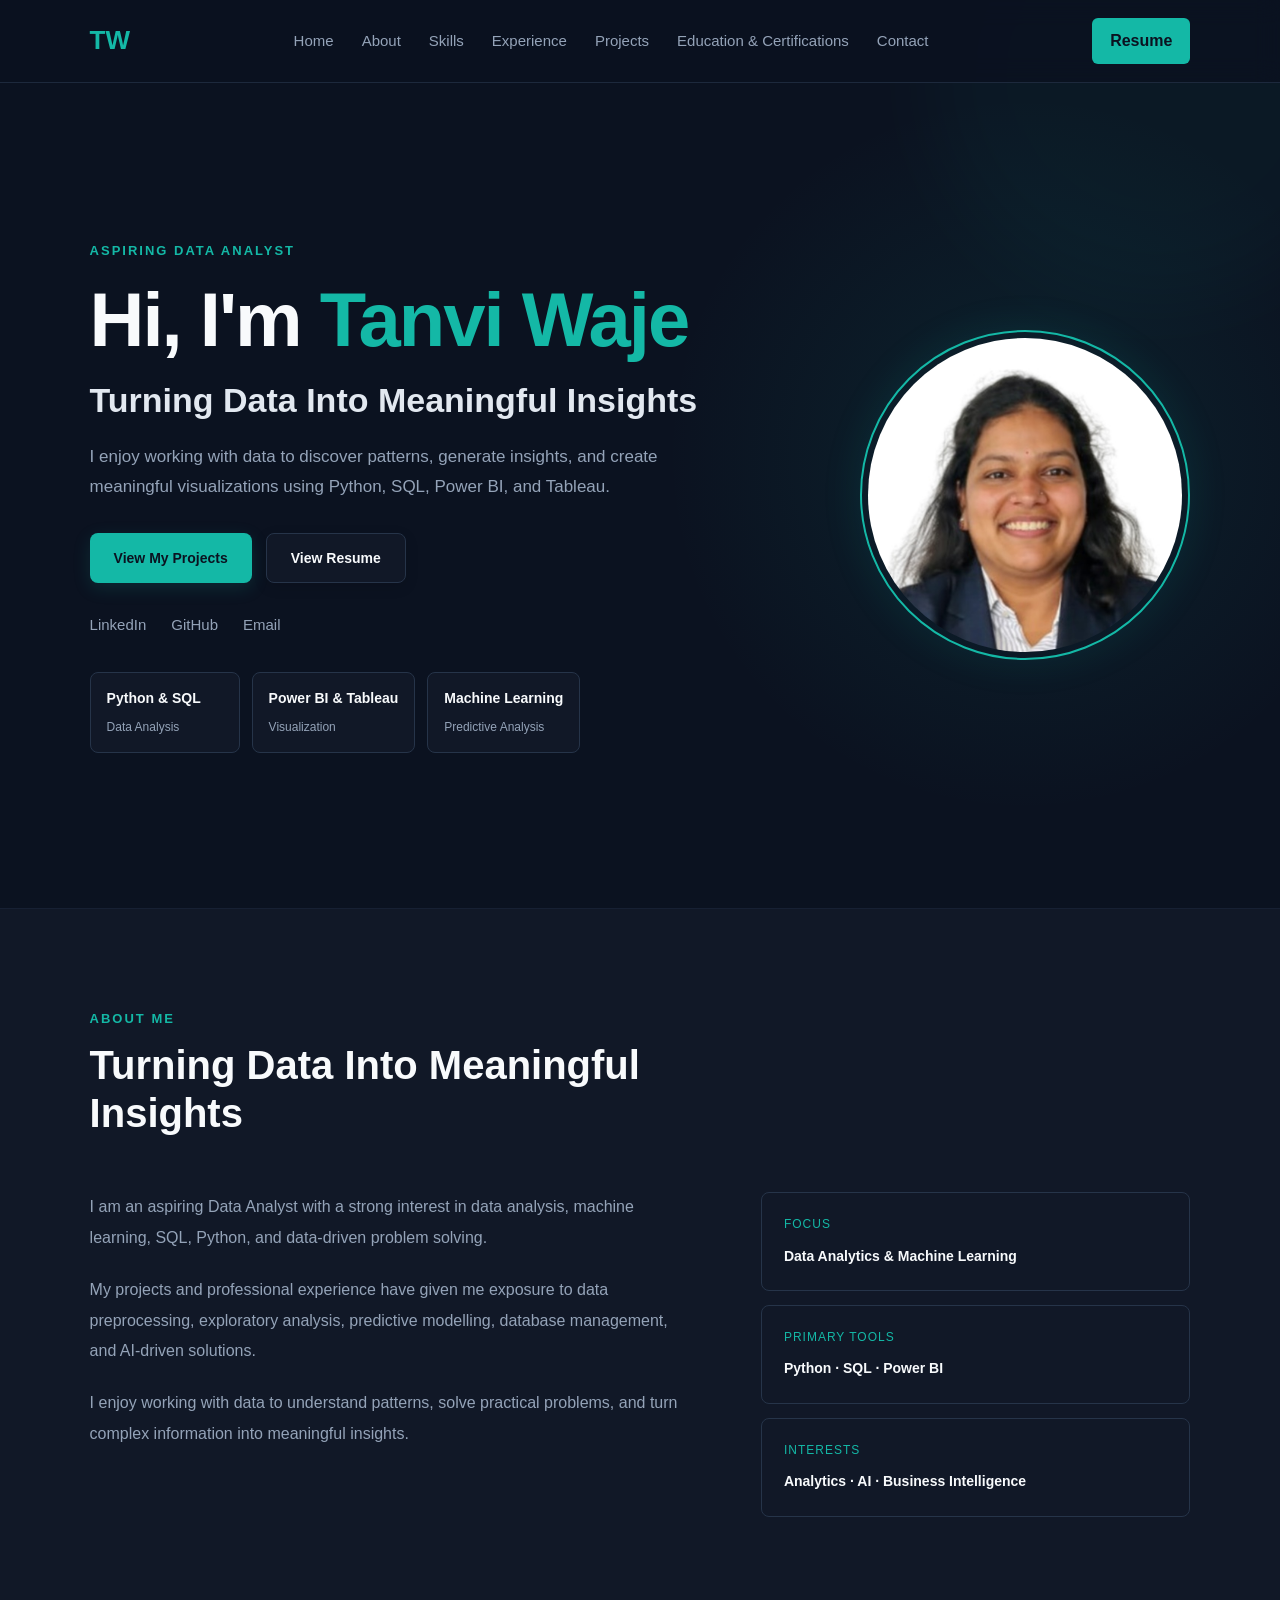
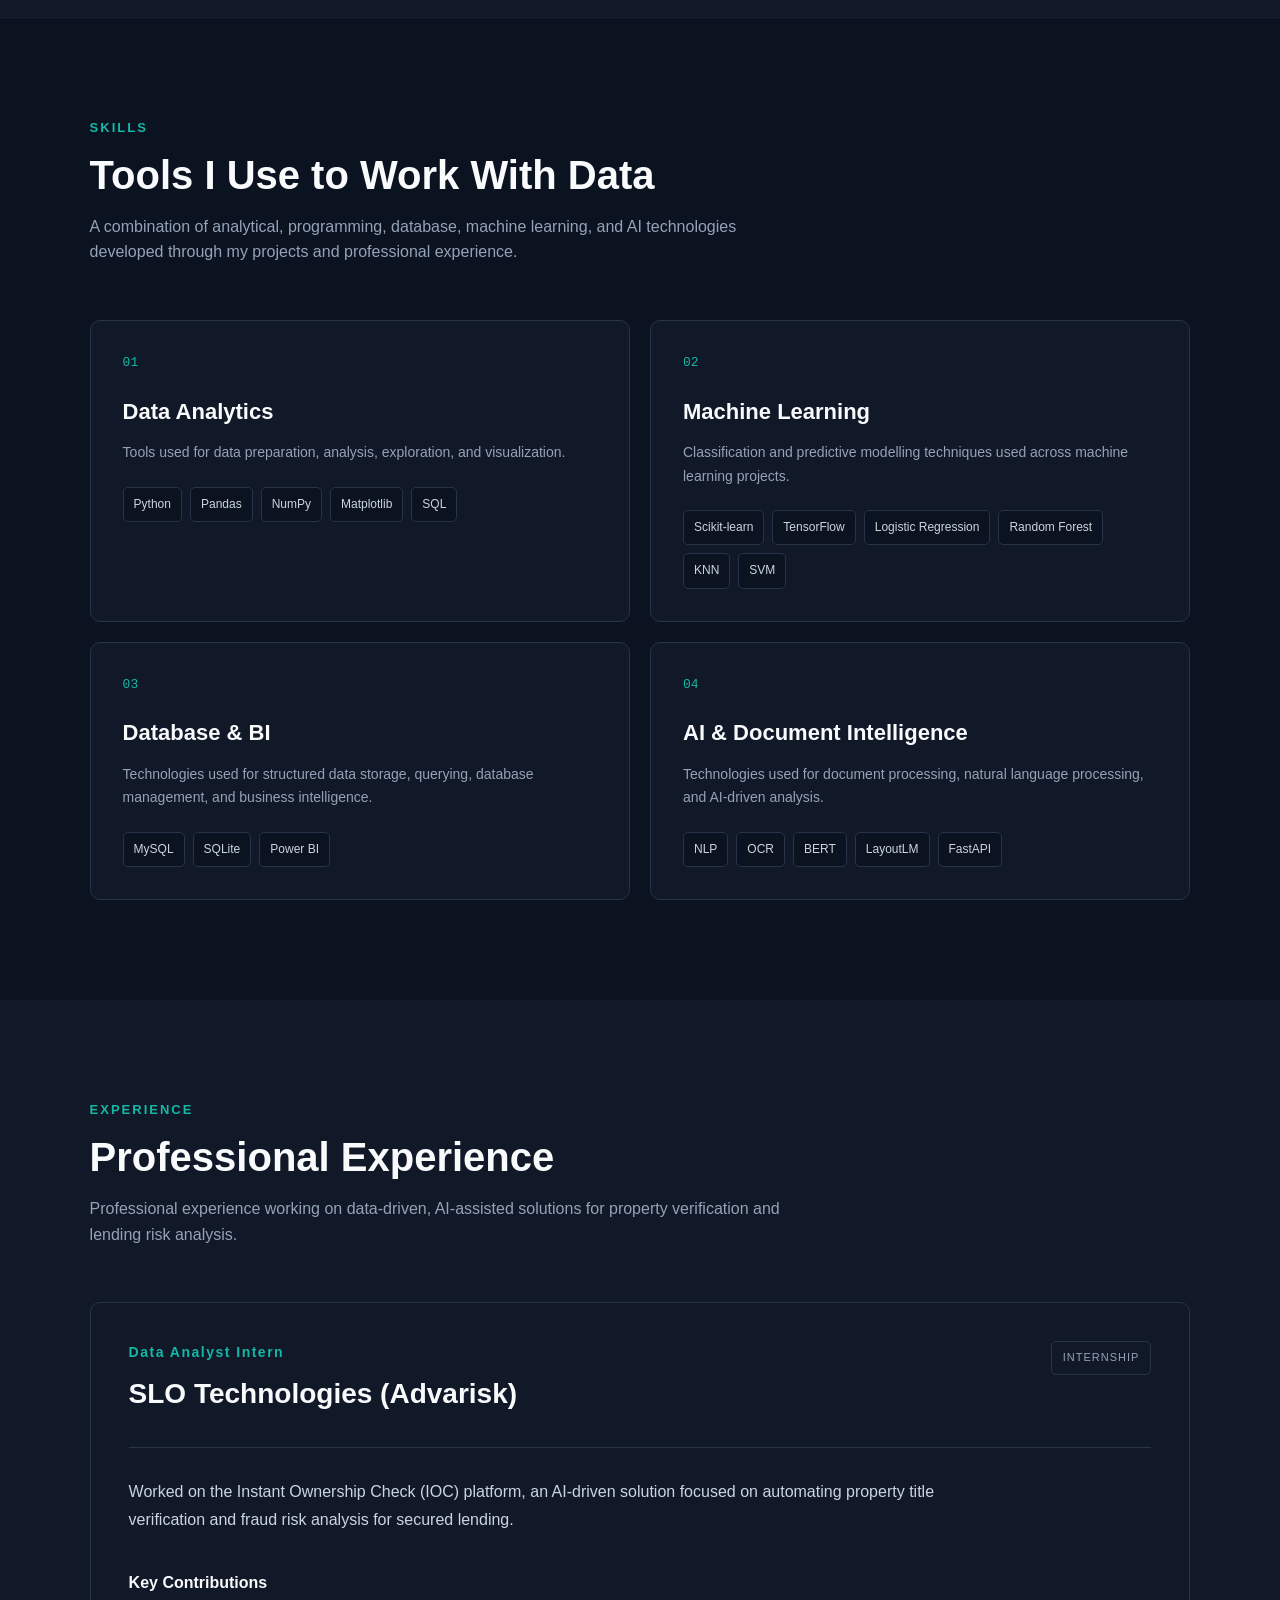
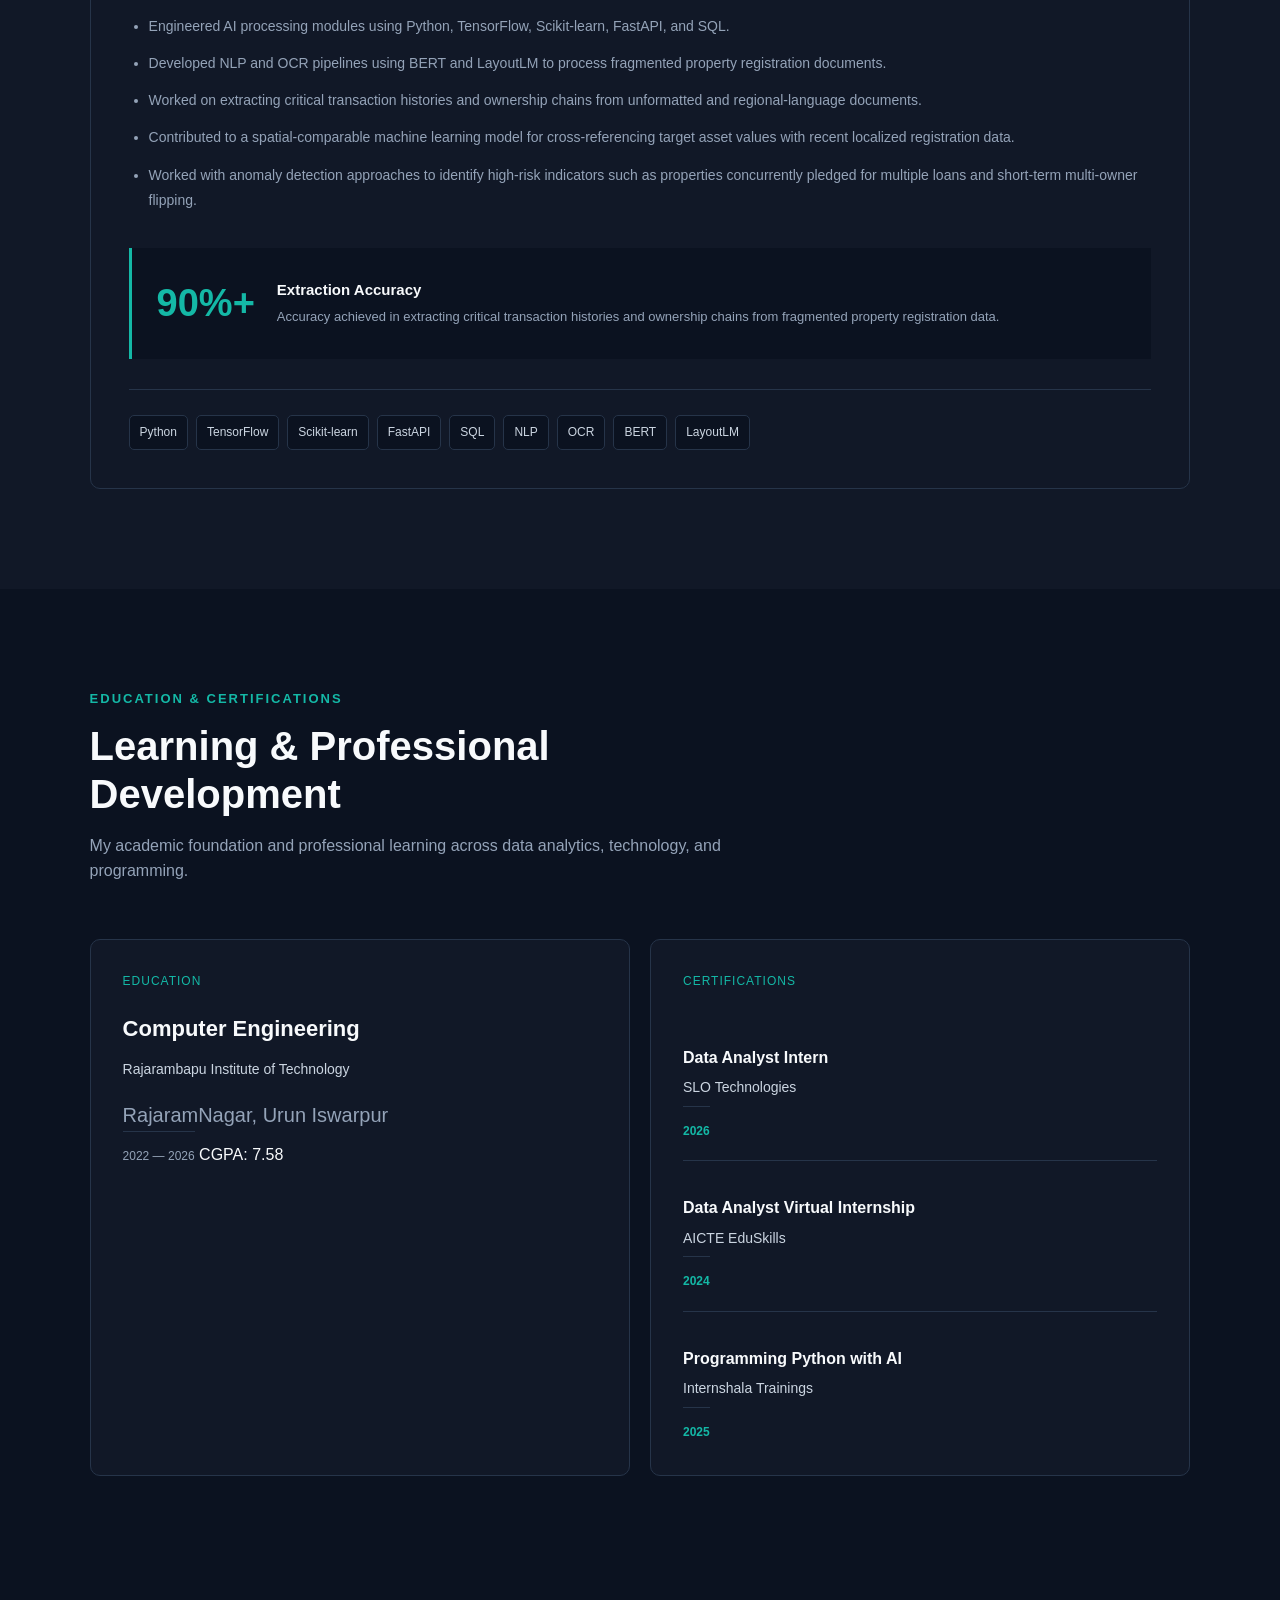
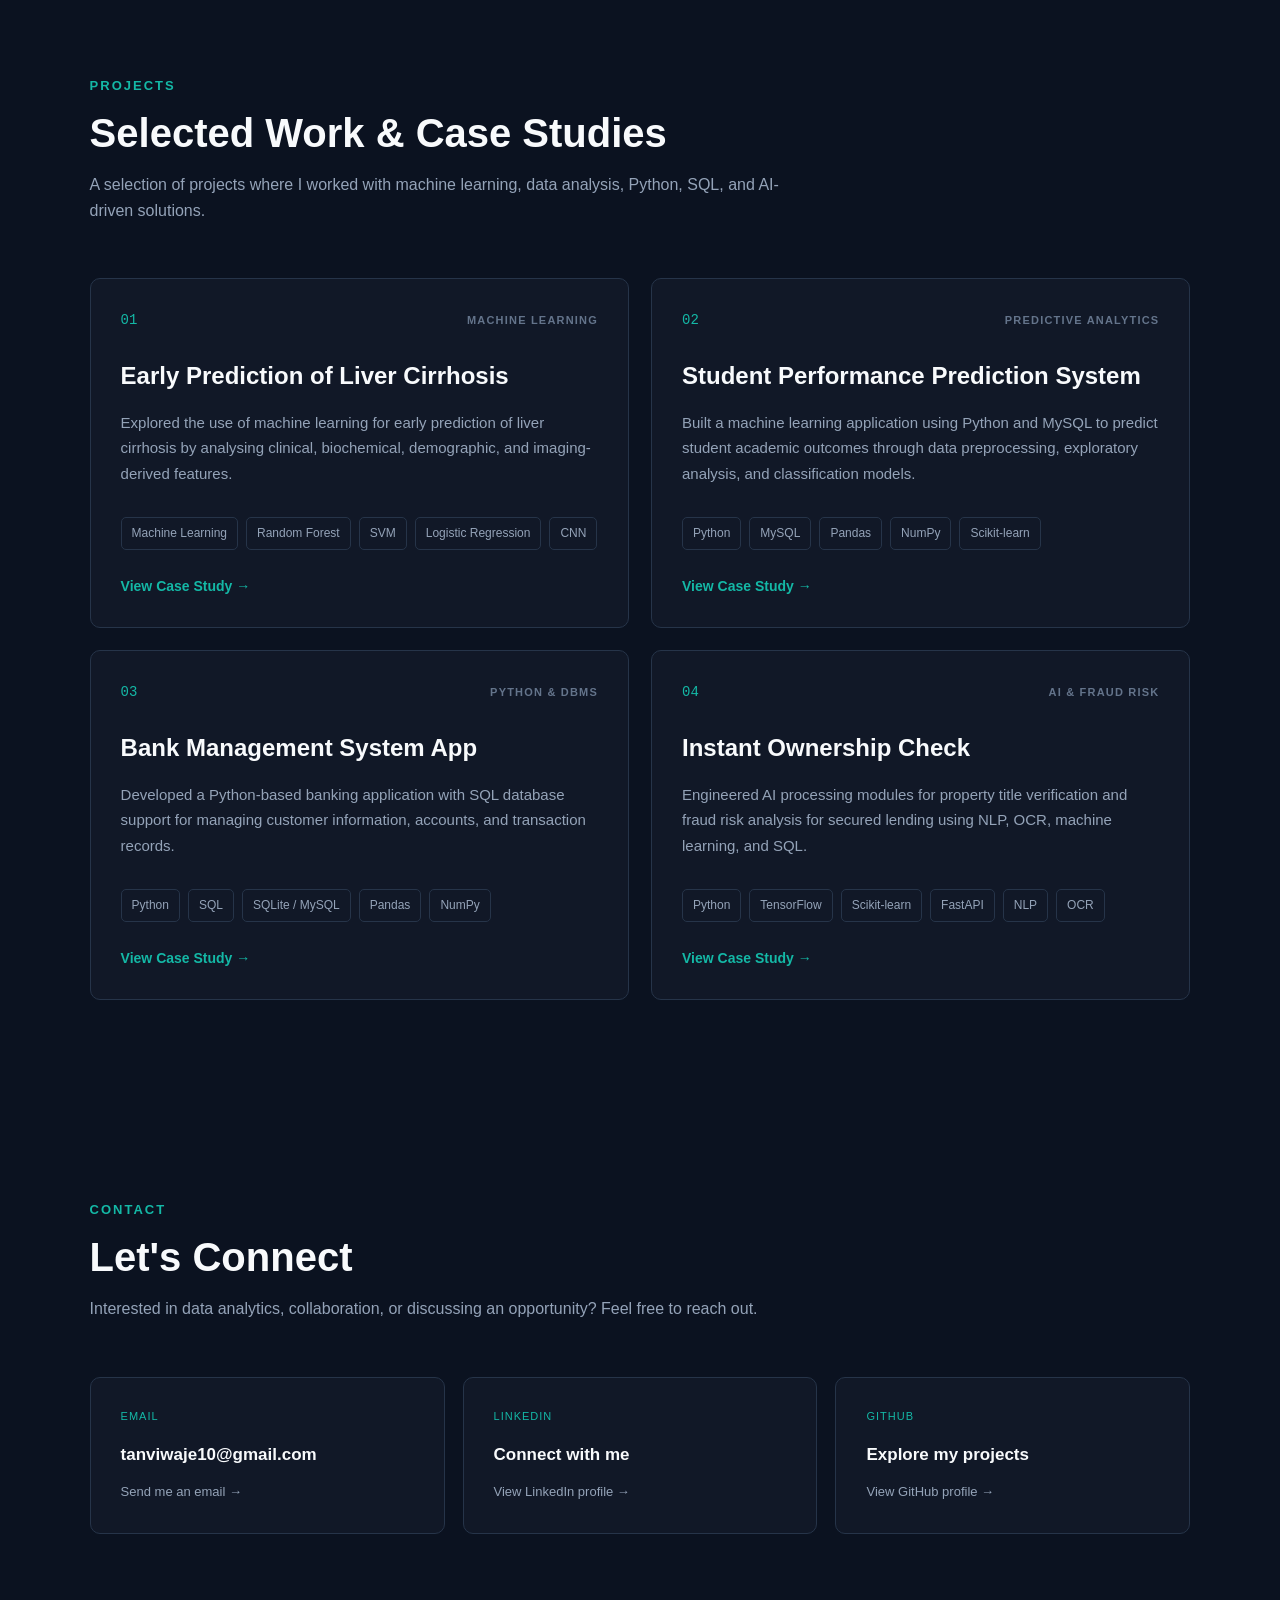
==== commit ea97f496: "Update index.html" ====
--- a/index.html
+++ b/index.html
@@ -54,9 +54,10 @@
         View My Projects
     </a>
 
-   <a href="resume.pdf"
-   class="btn btn-secondary"
-   target="_blank">
+   <a href="resume/resume.pdf"
+   class="secondary-btn"
+   target="_blank"
+   rel="noopener noreferrer">
     View Resume
 </a>
     </div>
@@ -878,24 +879,24 @@
     <div class="contact-content">
 
 
-        <!-- EMAIL -->
-
-        <a href="mailto:tanviwaje10@gmail.com"
-           class="contact-card">
-
-            <span class="contact-label">
-                EMAIL
-            </span>
-
-            <strong>
-                tanviwaje10@gmail.com
-            </strong>
-
-            <span class="contact-action">
-                Send me an email →
-            </span>
-
-        </a>
+       <a href="https://mail.google.com/mail/?view=cm&fs=1&to=tanviwaje10@gmail.com"
+   target="_blank"
+   rel="noopener noreferrer"
+   class="contact-card">
+
+    <span class="contact-label">
+        EMAIL
+    </span>
+
+    <strong>
+        tanviwaje10@gmail.com
+    </strong>
+
+    <span class="contact-action">
+        Send me an email →
+    </span>
+
+</a>
 
 
         <!-- LINKEDIN -->
